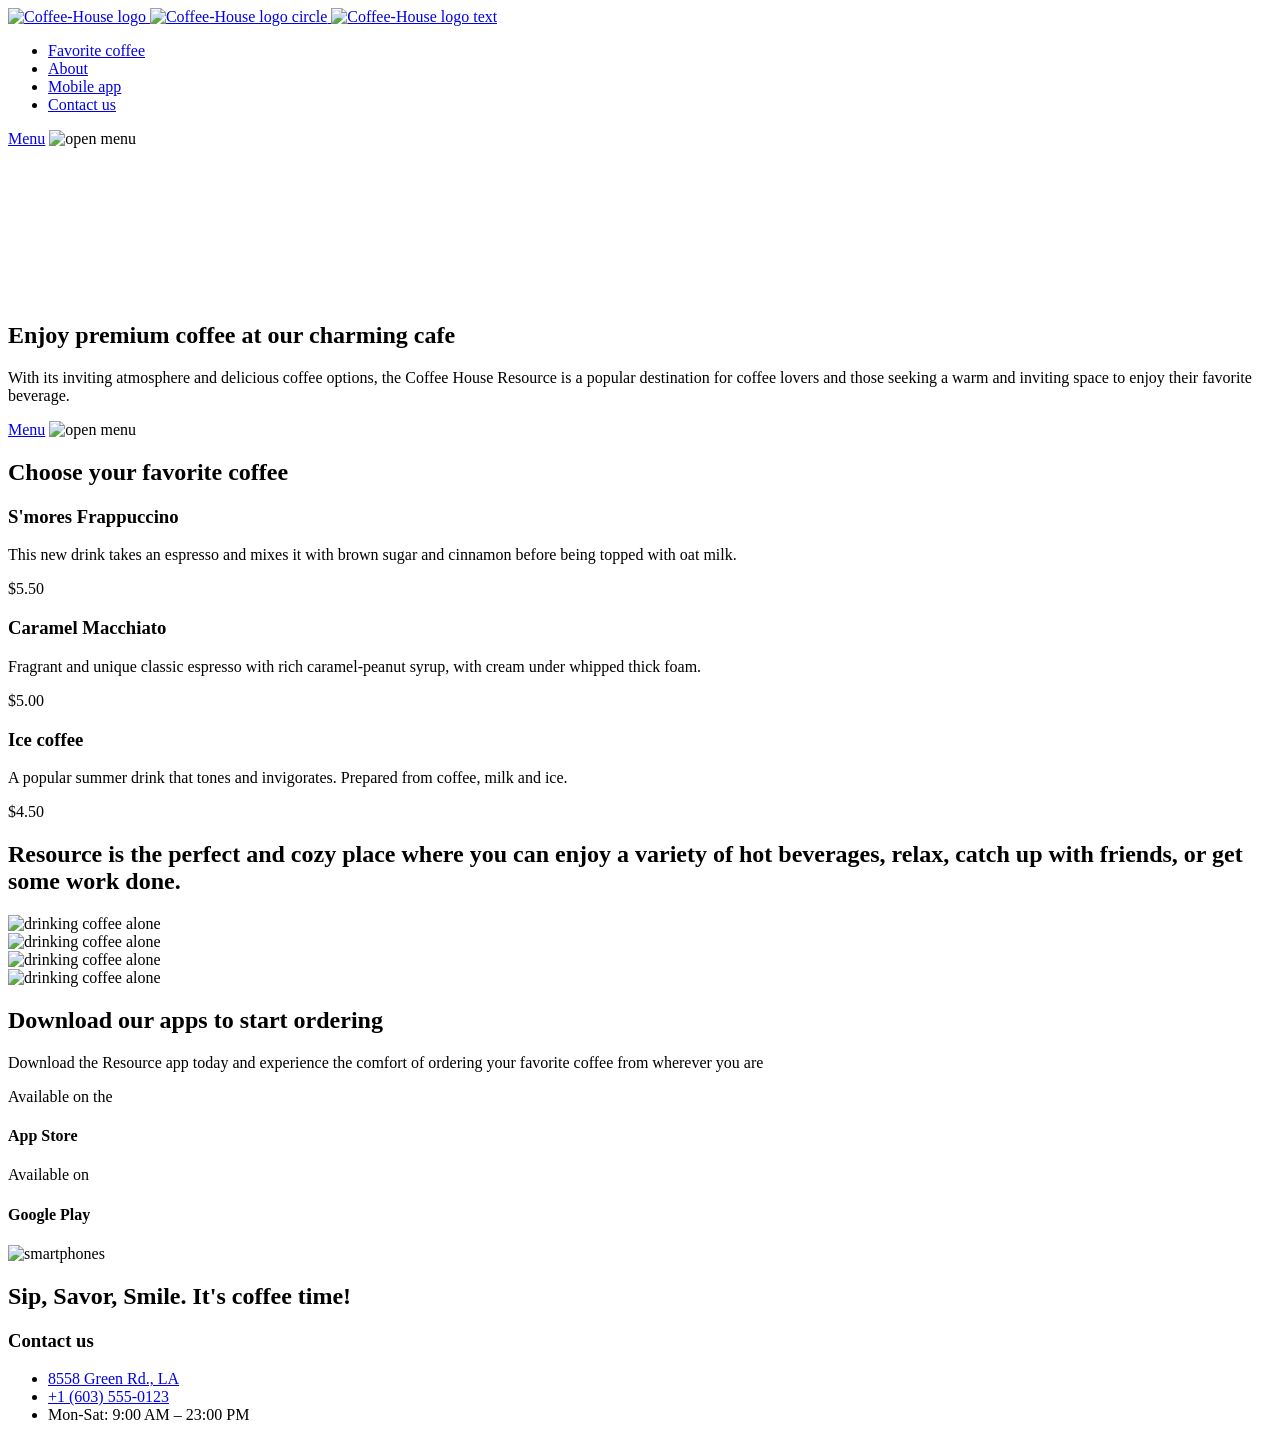
==== index.html @ b97eb278 "refactor: move scripts to scripts folder per style guide" ====
<!DOCTYPE html>
<html lang="en">
  <head>
    <meta charset="UTF-8" />
    <meta name="viewport" content="width=device-width, initial-scale=1.0" />
    <title>Coffee-House</title>
    <link rel="stylesheet" href="./styles/main.css" />
    <link rel="stylesheet" href="./styles/components/header.css" />
    <link rel="stylesheet" href="./styles/components/footer.css" />
    <link
      rel="shortcut icon"
      href="./images/png/favicon.png"
      type="image/x-icon"
    />
  </head>
  <body>
    <header>
      <div class="wrapper">
        <div class="header__wrapper">
          <div class="header__logo">
            <a href="./">
              <img
                src="./images/svg/Logo.svg"
                alt="Coffee-House logo"
                class="header__logo--img"
              />
              <img
                src="./images/svg/Ellipse.svg"
                alt="Coffee-House logo circle"
                class="header__logo--circle"
              />
              <img
                src="./images/svg/CoffeeHouse.svg"
                alt="Coffee-House logo text"
                class="header__logo--text"
              />
            </a>
          </div>
          <nav class="header__nav">
            <ul class="header__nav--list">
              <li class="header__nav--item">
                <a href="#favorites" class="header__nav--link"
                  >Favorite coffee</a
                >
              </li>
              <li class="header__nav--item">
                <a href="#about" class="header__nav--link">About</a>
              </li>
              <li class="header__nav--item">
                <a href="#mobile" class="header__nav--link">Mobile app</a>
              </li>
              <li class="header__nav--item">
                <a href="#contacts" class="header__nav--link">Contact us</a>
              </li>
            </ul>
            <div class="header__menu">
              <div class="header-menu__wrapper">
                <a href="./menu.html" class="header-menu__link">Menu</a>
                <img
                  src="./images/svg/coffee-cup.svg"
                  class="header-menu__icon"
                  alt="open menu"
                />
              </div>
            </div>
          </nav>
          <div class="burger-menu">
            <span class="burger-menu__line"></span>
            <span class="burger-menu__line"></span>
          </div>
        </div>
      </div>
    </header>
    <main>
      <section class="enjoy" id="enjoy">
        <div class="wrapper">
          <div class="enjoy__wrapper">
            <video class="enjoy-video" autoplay muted loop preload="auto">
              <source src="./video/video (2160p).webm" type="video/webm" />
            </video>
            <div class="enjoy__block">
              <h1 class="enjoy__block--heading">
                <span class="span">Enjoy </span> premium coffee at our charming
                cafe
              </h1>
              <p class="enjoy__block--paragraph">
                With its inviting atmosphere and delicious coffee options, the
                Coffee House Resource is a popular destination for coffee lovers
                and those seeking a warm and inviting space to enjoy their
                favorite beverage.
              </p>
              <div class="enjoy__block--button">
                <a href="./menu.html" class="enjoy__block--link">Menu</a>
                <img
                  src="./images/svg/coffee-cup.svg"
                  class="enjoy-block__icon"
                  alt="open menu"
                />
              </div>
            </div>
          </div>
        </div>
      </section>
      <section class="favorites" id="favorites">
        <div class="wrapper">
          <div class="favorites__wrapper">
            <h2 class="favorites__heading">
              Choose your <span class="span">favorite </span>coffee
            </h2>
            <div class="favorites__slider">
              <div class="favorites__arrow arrow-prev">
                <span class="arrow__span--left"></span>
              </div>
              <div class="favorites__carousel">
                <div class="slider-line">
                  <div class="slider-item slider-item1">
                    <div class="carousel__image carousel__image1"></div>
                    <div class="carousel__description">
                      <h3 class="favorites__description--title">
                        S&#39;mores Frappuccino
                      </h3>
                      <p class="favorites__description--text">
                        This new drink takes an espresso and mixes it with brown
                        sugar and cinnamon before being topped with oat milk.
                      </p>
                      <p class="favorites__description--price">&#36;5.50</p>
                    </div>
                  </div>
                  <div class="slider-item slider-item2">
                    <div class="carousel__image carousel__image2"></div>
                    <div class="carousel__description">
                      <h3 class="favorites__description--title">
                        Caramel Macchiato
                      </h3>
                      <p class="favorites__description--text">
                        Fragrant and unique classic espresso with rich
                        caramel-peanut syrup, with cream under whipped thick
                        foam.
                      </p>
                      <p class="favorites__description--price">&#36;5.00</p>
                    </div>
                  </div>
                  <div class="slider-item slider-item3">
                    <div class="carousel__image carousel__image3"></div>
                    <div class="carousel__description">
                      <h3 class="favorites__description--title">Ice coffee</h3>
                      <p class="favorites__description--text">
                        A popular summer drink that tones and invigorates.
                        Prepared from coffee, milk and ice.
                      </p>
                      <p class="favorites__description--price">&#36;4.50</p>
                    </div>
                  </div>
                </div>
                <div class="favorites__descriptions--controles">
                  <span class="controls__span"
                    ><span class="controls__span-double"></span
                  ></span>
                  <span class="controls__span"
                    ><span class="controls__span-double"></span
                  ></span>
                  <span class="controls__span"
                    ><span class="controls__span-double"></span
                  ></span>
                </div>
              </div>
              <div class="favorites__arrow arrow-next">
                <span class="arrow__span--right"></span>
              </div>
            </div>
          </div>
        </div>
      </section>
      <section class="about" id="about">
        <div class="wrapper">
          <div class="about__wrapper">
            <h2 class="about__heading">
              Resource is
              <span class="span">the perfect and cozy place </span>where you can
              enjoy a variety of hot beverages, relax, catch up with friends, or
              get some work done.
            </h2>
            <div class="about__gallery">
              <div class="about__gallery--item about__gallery--item1">
                <img
                  src="./images/jpeg/about-1.jpeg"
                  alt="drinking coffee alone"
                  class="about-gallery__image"
                />
              </div>
              <div class="about__gallery--item about__gallery--item2">
                <img
                  src="./images/jpeg/about-3.jpeg"
                  alt="drinking coffee alone"
                  class="about-gallery__image"
                />
              </div>
              <div class="about__gallery--item about__gallery--item3">
                <img
                  src="./images/jpeg/about-2.jpeg"
                  alt="drinking coffee alone"
                  class="about-gallery__image"
                />
              </div>
              <div class="about__gallery--item about__gallery--item4">
                <img
                  src="./images/jpeg/about-4.jpeg"
                  alt="drinking coffee alone"
                  class="about-gallery__image"
                />
              </div>
            </div>
          </div>
        </div>
      </section>
      <section class="mobile" id="mobile">
        <div class="wrapper">
          <div class="mobile__wrapper">
            <div class="mobile__box--left">
              <h2 class="mobile__box--heading">
                <span class="span">Download </span>our apps to start ordering
              </h2>
              <p class="mobile__box--paragraph">
                Download the Resource app today and experience the comfort of
                ordering your favorite coffee from wherever you are
              </p>
              <div class="mobile__box--buttons">
                <div class="button__mobile">
                  <span class="button__mobile--apple"></span>
                  <div class="button__text--wrapper button__text--wrapper1">
                    <p class="buttons--description">Available on the</p>
                    <h4 class="buttons--title">App Store</h4>
                  </div>
                </div>
                <div class="button__mobile">
                  <span class="button__mobile--android"></span>
                  <div class="button__text--wrapper button__text--wrapper2">
                    <p class="buttons--description">Available on</p>
                    <h4 class="buttons--title">Google Play</h4>
                  </div>
                </div>
              </div>
            </div>
            <div class="mobile__box--right">
              <img
                src="./images/png/mobile-screens.png"
                alt="smartphones"
                class="mobile-box__image"
              />
            </div>
          </div>
        </div>
      </section>
    </main>
    <footer id="contacts">
      <div class="wrapper">
        <div class="footer__wrapper">
          <div class="footer__wrapper--left">
            <h2 class="footer__heading">
              Sip, Savor, Smile.<span class="span"> It&#39;s coffee time!</span>
            </h2>
            <div class="footer__links">
              <a
                href="https://twitter.com/x"
                class="footer__links--items footer__links--item1"
                target="_blank"
              ></a>
              <a
                href="https://www.instagram.com/"
                class="footer__links--items footer__links--item2"
                target="_blank"
              ></a>
              <a
                href="https://www.facebook.com/"
                class="footer__links--items footer__links--item3"
                target="_blank"
              ></a>
            </div>
          </div>
          <div class="footer__wrapper--right">
            <h3 class="footer__contacts--subheading">Contact us</h3>
            <ul class="footer__contacts--list">
              <li class="footer-contacts__block">
                <a
                  href="https://maps.app.goo.gl/nyrMf2LgFc1mcsVa6"
                  class="footer__contacts--lines footer__contacts--line1"
                  target="_blank"
                  >8558 Green Rd., LA</a
                >
              </li>
              <li class="footer-contacts__block">
                <a
                  href="tel:+16035550123"
                  class="footer__contacts--lines footer__contacts--line2"
                  >+1 (603) 555-0123</a
                >
              </li>
              <li class="footer-contacts__block">
                <span class="footer__contacts--lines footer__contacts--line3"
                  >Mon-Sat: 9:00 AM – 23:00 PM</span
                >
              </li>
            </ul>
          </div>
        </div>
      </div>
    </footer>
    <script type="module" src="./scripts/carousel.js"></script>
    <script src="./scripts/burger.js"></script>
  </body>
</html>
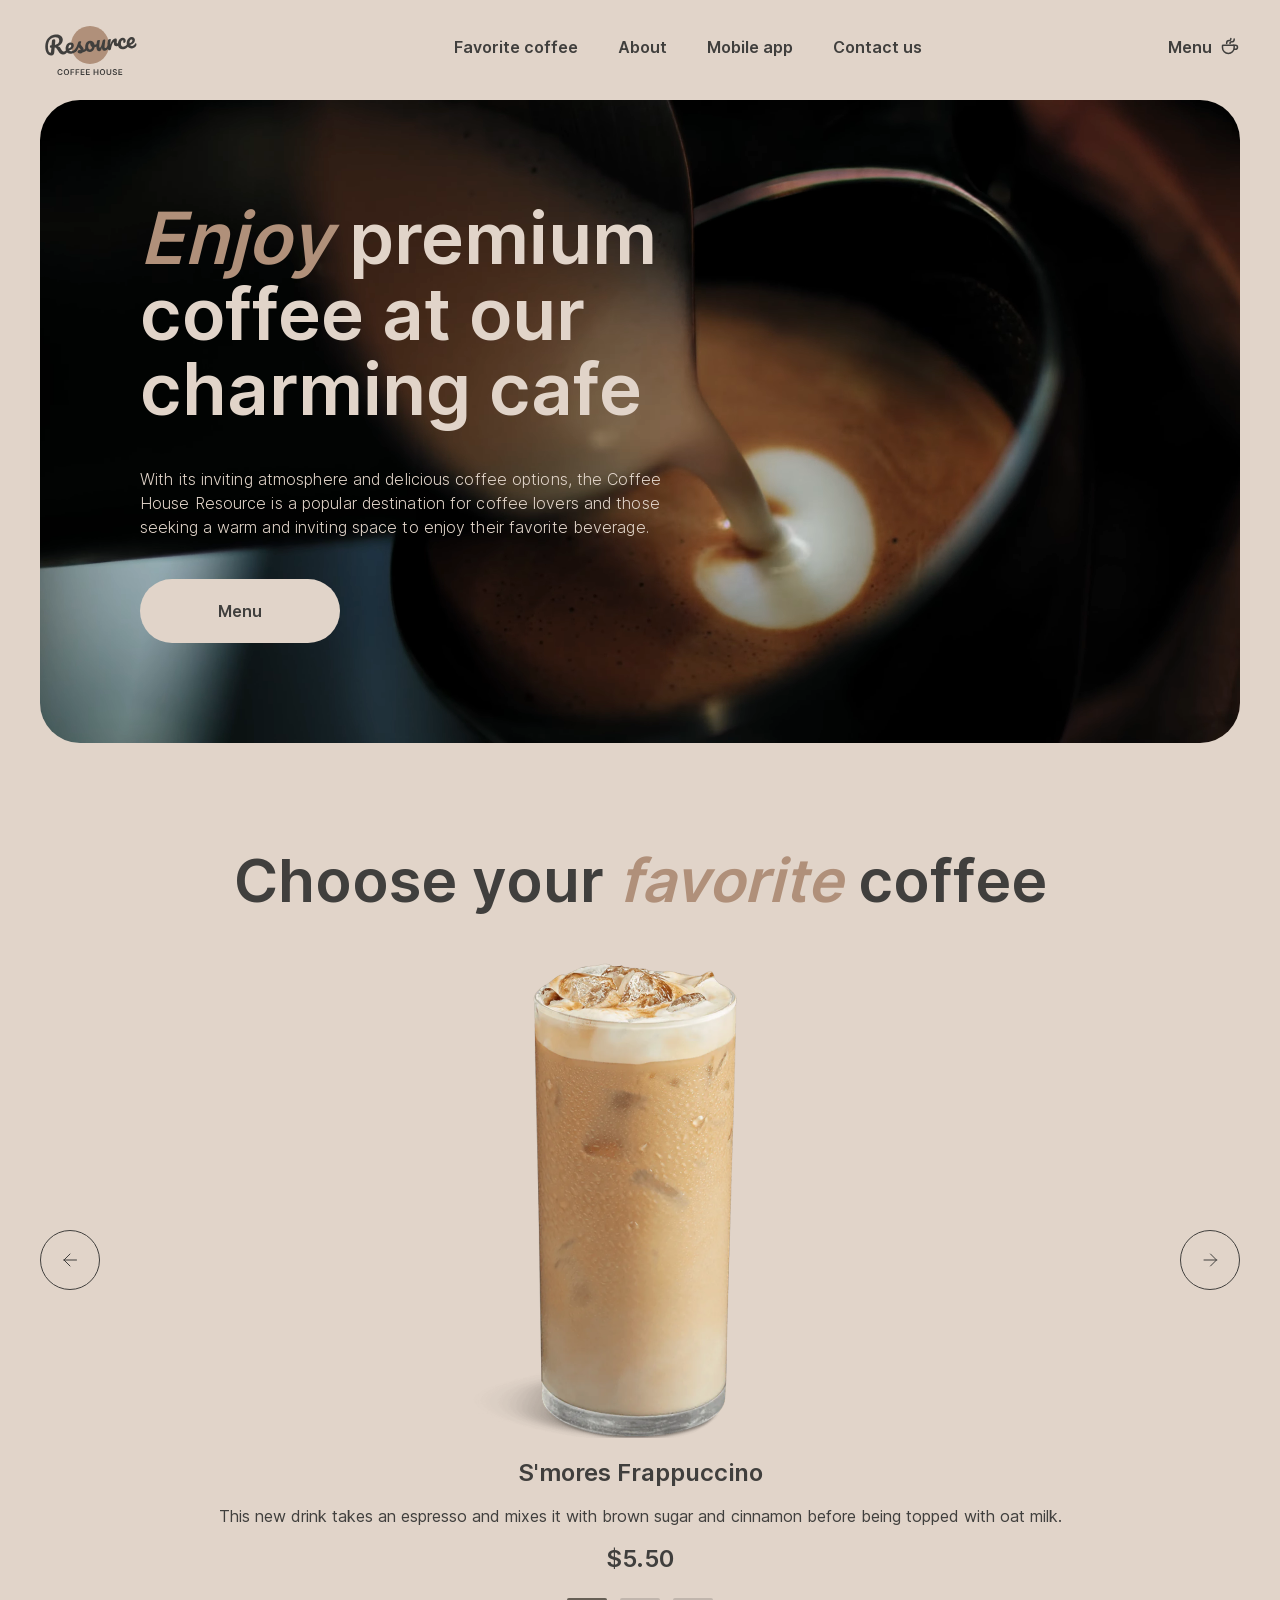
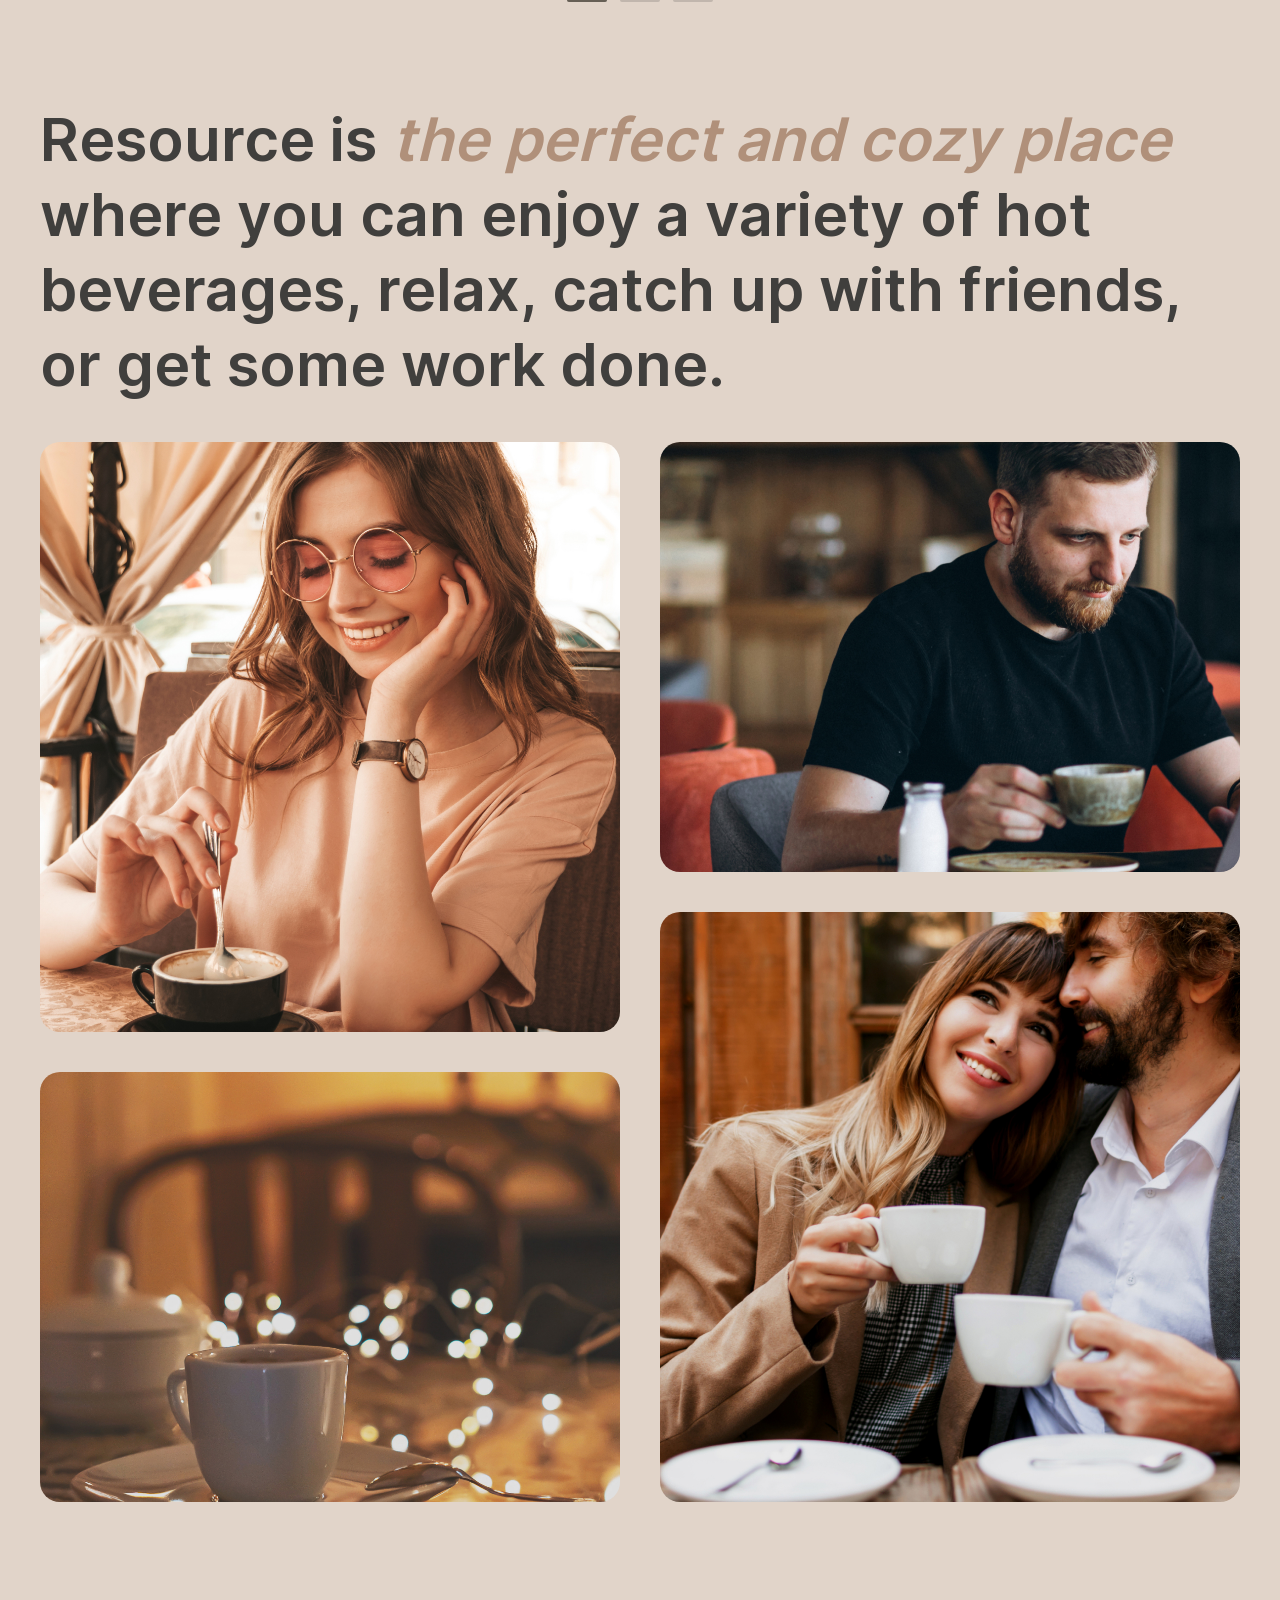
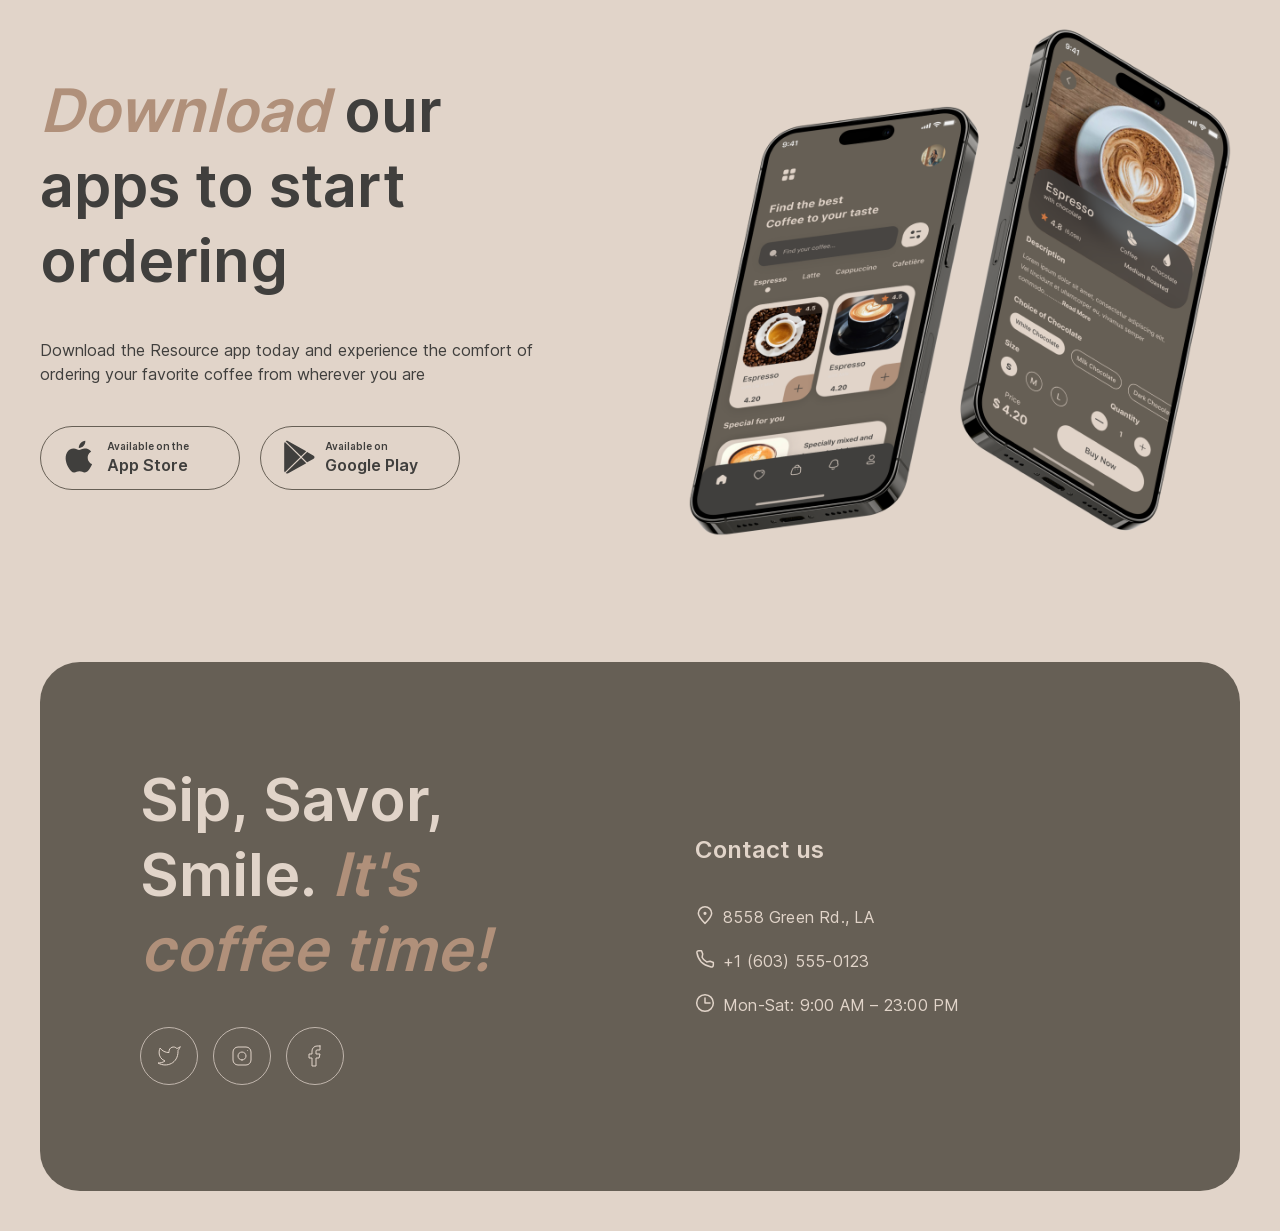
==== commit c243ecfc: "feat: add basic coffee house layout" ====
--- a/index.html
+++ b/index.html
@@ -305,7 +305,7 @@
         </div>
       </div>
     </footer>
-    <script type="module" src="./scripts/carousel.js"></script>
-    <script src="./scripts/burger.js"></script>
+    <script type="module" src="./index.js"></script>
+    <script src="./js/burger.js"></script>
   </body>
 </html>
--- a/styles/main.css
+++ b/styles/main.css
@@ -0,0 +1,588 @@
+@import url(./variables.css);
+@import url(./settings.css);
+@import url(./fonts.css);
+
+/* Enjoy section desktop  START*/
+
+.enjoy__wrapper {
+  padding: var(--main-padding);
+  /* background: url(../images/jpeg/coffee_main.jpeg) center no-repeat; */
+  border-radius: 4rem;
+  background-size: cover;
+  margin-bottom: var(--section-margin);
+  position: relative;
+  overflow: hidden;
+}
+
+.enjoy-video {
+  object-fit: cover;
+  position: absolute;
+  top: 0;
+  left: 0;
+  width: 100%;
+  height: 100%;
+  z-index: -1;
+}
+
+.enjoy__block {
+  max-width: 53rem;
+}
+
+.enjoy__block--paragraph {
+  margin: var(--main-margin) 0px;
+  color: var(--text-color-light);
+  font-weight: 300;
+  letter-spacing: 0.1px;
+}
+
+.enjoy__block--button {
+  background-color: var(--background-color-body);
+  border-radius: 10rem;
+  font-weight: var(--bold-weight);
+  border: none;
+  cursor: pointer;
+  width: 20rem;
+  display: flex;
+  justify-content: center;
+  align-items: center;
+  padding: 2rem 0;
+}
+
+.enjoy-block__icon {
+  display: block;
+  width: 0;
+  margin-bottom: 2px;
+  transform: scaleX(0);
+  transition: all 0.3s ease-in-out;
+}
+
+@media (hover: hover) and (pointer: fine) {
+  .enjoy__block--button:hover .enjoy-block__icon {
+    width: 2rem;
+    margin-left: 0.8rem;
+    transform: scaleX(1);
+  }
+}
+
+@media (hover: none) and (pointer: coarse) {
+  .enjoy__block--button .enjoy-block__icon {
+    width: 2rem;
+    margin-left: 0.8rem;
+    transform: scaleX(1);
+  }
+}
+
+/* Enjoy section desktop END*/ /* Enjoy section laptop START */
+@media screen and (max-width: 1024.98px) {
+  .enjoy__block {
+    max-width: 85%;
+  }
+}
+
+/* Enjoy section laptop END */
+
+/* Enjoy section landscape tablet START */
+
+@media screen and (max-width: 991.98px) {
+  .enjoy__block {
+    max-width: 98%;
+  }
+}
+
+/* Enjoy section landscape tablet END */
+
+/* Enjoy section tablet START */
+
+@media screen and (max-width: 768.98px) {
+  .enjoy__wrapper {
+    padding: var(--main-padding) var(--tablet-padding);
+  }
+}
+
+/* Enjoy section tablet END */
+
+/* Enjoy section mobile version START */
+
+@media (max-width: 575.98px) {
+  .enjoy__wrapper {
+    padding: 6rem 1.5rem;
+  }
+
+  .enjoy__block--paragraph {
+    letter-spacing: normal;
+  }
+}
+
+/* Enjoy section mobile version END */
+
+/* Favorites section desktop START*/
+
+.favorites {
+  margin-bottom: var(--section-margin);
+}
+
+.favorites__heading {
+  text-align: center;
+  margin-bottom: var(--main-margin);
+}
+
+.favorites__arrow {
+  width: 6rem;
+  height: 6rem;
+  flex-shrink: 0;
+  border-radius: 50%;
+  border: 1px solid var(--text-color-dark);
+  display: flex;
+  align-items: center;
+  justify-content: center;
+  cursor: pointer;
+  margin-bottom: 4.5rem;
+  cursor: pointer;
+  transition: all 200ms ease-in-out;
+}
+
+.arrow-prev {
+  margin-right: 4rem;
+}
+
+.arrow-next {
+  margin-left: 4rem;
+}
+
+.arrow__span--left {
+  content: "";
+  width: 2rem;
+  height: 2rem;
+  display: flex;
+  justify-content: center;
+  align-items: center;
+  cursor: pointer;
+  background: url(../images/svg/arrow-left.svg) center no-repeat;
+}
+
+.arrow__span--right {
+  content: "";
+  width: 2rem;
+  height: 2rem;
+  display: flex;
+  justify-content: center;
+  align-items: center;
+  cursor: pointer;
+  background: url(../images/svg/arrow-right.svg) center no-repeat;
+}
+
+.favorites__slider {
+  display: flex;
+  align-items: center;
+  justify-content: space-between;
+}
+
+.favorites__carousel {
+  /* display: flex; */
+  width: 100%;
+  overflow: hidden;
+}
+
+.slider-line {
+  display: flex;
+  width: calc(100vw - 280px);
+  position: relative;
+  left: 0;
+  transition: all 1s ease-in-out;
+}
+
+.carousel__image {
+  width: 100%;
+  height: 48rem;
+  background-size: cover;
+  margin-bottom: var(--small-margin);
+}
+
+.carousel__image1 {
+  background: url(../images/png/coffee-slider-1.png) center no-repeat;
+}
+
+.carousel__image2 {
+  background: url(../images/png/coffee-slider-2.png) center no-repeat;
+}
+
+.carousel__image3 {
+  background: url(../images/png/coffee-slider-3.png) center no-repeat;
+}
+
+.carousel__description {
+  display: flex;
+  gap: var(--gap-small);
+  flex-direction: column;
+  align-items: center;
+  justify-content: space-between;
+}
+
+.favorites__description--text {
+  text-align: center;
+}
+
+.favorites__description--price {
+  font-size: var(--h3-size);
+  font-weight: var(--bold-weight);
+  margin-bottom: 1rem;
+  line-height: var(--h2-line-height);
+}
+
+.controls__span {
+  content: "";
+  display: inline-block;
+  width: 4rem;
+  height: 0.4rem;
+  background-color: var(--border-light);
+  border-radius: 10rem;
+  margin-right: 0.8rem;
+  position: relative;
+  z-index: -1;
+}
+
+.controls__span-double {
+  content: "";
+  display: inline-block;
+  width: 0;
+  height: 0.4rem;
+  border-radius: 10rem;
+  position: absolute;
+  top: 0;
+  left: 0;
+  background-color: var(--border-dark);
+  transition: width 5s ease-out;
+  z-index: 2;
+}
+
+.color-active {
+  width: 4rem;
+}
+
+.none {
+  display: none;
+}
+
+.favorites__descriptions--controles {
+  text-align: center;
+}
+
+/* .controls__span:hover {
+  background-color: var(--border-dark);
+} */
+
+.controls__span:last-child {
+  margin-right: 0;
+}
+
+/* Favorite section desktop layout END*/
+
+/* Favorite section mobile layout START*/
+
+@media (max-width: 700.98px) {
+  .favorites__arrow {
+    display: none;
+  }
+  .favorites__slider {
+    display: flex;
+    flex-direction: column;
+  }
+
+  .carousel__image {
+    height: 44.8rem;
+  }
+
+  .carousel__image1 {
+    background: url(../images/png/coffee-slider-1-348.png) center no-repeat;
+  }
+  .carousel__image2 {
+    background: url(../images/png/coffee-slider-2-348.png) center no-repeat;
+  }
+  .carousel__image3 {
+    background: url(../images/png/coffee-slider-3-348.png) center no-repeat;
+  }
+}
+
+@media (max-width: 425.98px) {
+  .slider-line {
+    width: calc(100vw - 32px);
+  }
+  .carousel__image {
+    height: 34.8rem;
+  }
+}
+
+/* Favorite section mobile layout END*/
+
+/* Favorite section hover effects START*/
+
+@media (hover: hover) and (pointer: fine) {
+  .favorites__arrow:hover {
+    background-color: var(--text-color-dark);
+  }
+
+  .favorites__arrow:hover .arrow__span--left {
+    background: url(../images/svg/arrow-left-light.svg) center no-repeat;
+  }
+
+  .favorites__arrow:hover .arrow__span--right {
+    background: url(../images/svg/arrow-right-light.svg) center no-repeat;
+  }
+}
+
+@media (hover: none) and (pointer: coarse) {
+  .favorites__arrow:active {
+    background-color: var(--text-color-dark);
+  }
+
+  .favorites__arrow:active .arrow__span--left {
+    background: url(../images/svg/arrow-left-light.svg) center no-repeat;
+  }
+
+  .favorites__arrow:active .arrow__span--right {
+    background: url(../images/svg/arrow-right-light.svg) center no-repeat;
+  }
+}
+
+/* Favorite section hover effects END*/
+
+/* About section desktop layout START*/
+
+.about {
+  margin-bottom: var(--section-margin);
+}
+
+.about__heading {
+  margin-bottom: var(--main-margin);
+  margin-top: -0.6rem;
+}
+
+.about__gallery {
+  display: grid;
+  grid-template-columns: repeat(2, 1fr);
+  grid-template-rows: 43rem 12rem 43rem;
+  gap: var(--gap-main);
+}
+
+.about__gallery--item {
+  display: flex;
+  align-items: center;
+  justify-content: center;
+  transition: all 0.3s ease-in-out;
+  overflow: hidden;
+  border-radius: 2rem;
+}
+
+.about-gallery__image {
+  max-width: 72rem;
+  transform: scale(1.02);
+  transition: transform 0.3s ease-out;
+}
+
+.about__gallery--item1 {
+  grid-row: 1/3;
+}
+
+.about__gallery--item4 {
+  grid-row: 2/4;
+}
+
+/* About section desktop layout */
+
+/* About section tablet START */
+
+@media screen and (max-width: 768.98px) {
+  .about__gallery {
+    display: flex;
+    flex-direction: column;
+    gap: var(--gap-main);
+  }
+
+  .about__gallery--item {
+    max-width: 100%;
+    height: 59rem;
+    pointer-events: none;
+    background-size: cover;
+  }
+
+  .about__gallery--item2,
+  .about__gallery--item3 {
+    display: none;
+  }
+}
+
+/* About section tablet END */
+
+/* Mobile section desktop START*/
+
+.mobile {
+  margin-bottom: var(--section-margin);
+}
+
+.mobile__wrapper {
+  display: flex;
+  flex: 1 1;
+  gap: var(--gap-section);
+  justify-content: space-between;
+}
+
+.mobile__box--left {
+  display: flex;
+  flex-direction: column;
+  justify-content: center;
+  max-width: 45%;
+  gap: var(--gap-main);
+}
+
+.mobile__box--right {
+  display: flex;
+  justify-content: center;
+  align-items: center;
+  flex-wrap: wrap;
+  max-width: 63rem;
+}
+
+.mobile-box__image {
+  max-width: 100%;
+}
+
+.buttons--description {
+  font-size: 1rem;
+  font-weight: var(--bold-weight);
+  line-height: 140%;
+}
+
+.mobile__box--buttons {
+  display: flex;
+}
+
+.button__mobile {
+  display: flex;
+  padding: 1.2rem 2rem;
+  border: 1px solid var(--border-dark);
+  border-radius: 10rem;
+  width: 20rem;
+  height: 6.4rem;
+  cursor: pointer;
+  /* transition: all 0.3s ease-in-out; */
+}
+
+.button__mobile--android::before {
+  content: "";
+  display: inline-block;
+  width: 3.6rem;
+  height: 3.6rem;
+  background: url(../images/svg/android.svg);
+}
+
+.button__mobile--apple::before {
+  content: "";
+  display: inline-block;
+  width: 3.6rem;
+  height: 3.6rem;
+  background: url(../images/svg/apple.svg);
+  margin-right: 1rem;
+}
+
+.button__mobile:first-child {
+  margin-right: var(--small-margin);
+}
+
+.button__mobile--android {
+  margin-right: 0.8rem;
+}
+
+.buttons--title {
+  font-weight: var(--bold-weight);
+}
+
+.button__text--wrapper {
+  display: inline-block;
+  vertical-align: top;
+}
+
+/* Mobile section desktop START*/
+
+/* Mobile section hover effects START*/
+
+@media (hover: hover) and (pointer: fine) {
+  .button__mobile:hover {
+    background-color: var(--background-color-container);
+    color: var(--text-color-light);
+  }
+
+  .button__mobile:hover .button__mobile--android::before {
+    background: url(../images/svg/google_light.svg);
+  }
+
+  .button__mobile:hover .button__mobile--apple::before {
+    background: url(../images/svg/apple-light.svg);
+  }
+
+  .about__gallery--item:hover .about-gallery__image {
+    transform: scale(1);
+  }
+}
+
+@media (hover: none) and (pointer: coarse) {
+  .button__mobile:active {
+    background-color: var(--background-color-container);
+    color: var(--text-color-light);
+  }
+
+  .button__mobile:active .button__mobile--android::before {
+    background: url(../images/svg/google_light.svg);
+  }
+
+  .button__mobile:active .button__mobile--apple::before {
+    background: url(../images/svg/apple-light.svg);
+  }
+
+  .about__gallery--item:active .about-gallery__image {
+    transform: scale(1);
+  }
+}
+
+/* Mobile section hover effects END*/
+
+/* Mobile section tablet layout START*/
+@media screen and (max-width: 991.98px) {
+  .mobile__wrapper {
+    flex-direction: column;
+  }
+
+  .mobile__box--right {
+    margin: 0 auto;
+  }
+
+  .mobile__box--left {
+    max-width: 80%;
+  }
+}
+
+@media screen and (max-width: 768.98px) {
+  .mobile__box--left {
+    max-width: 100%;
+  }
+}
+
+/* Mobile section tablet layout END*/
+
+/* Mobile section mobile layout START*/
+
+@media screen and (max-width: 425.98px) {
+  .mobile__box--buttons {
+    display: block;
+  }
+
+  .button__mobile:first-child {
+    margin: 0;
+    margin-bottom: 2rem;
+  }
+
+  .mobile__wrapper {
+    gap: var(--gap-main);
+  }
+}
+
+/* Mobile section mobile layout END*/
--- a/styles/components/header.css
+++ b/styles/components/header.css
@@ -0,0 +1,228 @@
+/* Header desktop */
+
+.header__wrapper {
+  display: flex;
+  justify-content: space-between;
+  align-items: center;
+  padding: var(--small-padding) 0;
+  font-weight: var(--bold-weight);
+}
+
+.header__logo {
+  width: 100px;
+  height: 60px;
+  position: relative;
+  text-align: center;
+}
+
+.header__logo--img {
+  margin: 12.56px 3.2px 0 4.25px;
+}
+
+.header__logo--circle {
+  position: absolute;
+  z-index: -1;
+  top: 42%;
+  left: 50%;
+  transform: translate(-50%, -50%);
+  width: 38px;
+  height: 38px;
+}
+
+.header__logo--text {
+  margin-bottom: 4px;
+}
+
+.header__nav {
+  display: flex;
+  width: 65.5%;
+  justify-content: space-between;
+}
+
+.header__nav--list {
+  display: flex;
+  justify-content: space-between;
+  gap: var(--gap-main);
+}
+
+.header__nav--item {
+  display: flex;
+  flex-direction: column;
+  justify-content: center;
+}
+
+.header__nav--link:after {
+  content: "";
+  display: block;
+  height: 2px;
+  width: 100%;
+  background-color: var(--text-color-dark);
+  transform: scale(0);
+  transition: all 0.3s ease-out;
+  margin-top: 4px;
+}
+
+.header-menu__wrapper {
+  display: flex;
+}
+
+.header-menu__icon {
+  margin-left: 8px;
+  margin-bottom: 2px;
+}
+
+.header__menu::after {
+  content: "";
+  display: block;
+  height: 2px;
+  width: 100%;
+  background-color: var(--text-color-dark);
+  transform: scale(0);
+  transition: all 0.3s ease-out;
+  margin-top: 4px;
+}
+
+.burger-menu {
+  display: none;
+}
+
+/* Header hover effects START*/
+
+@media (hover: hover) {
+  .header__logo {
+    cursor: pointer;
+  }
+
+  .header__nav--item:hover .header__nav--link::after {
+    transform: scale(1);
+  }
+
+  .header__menu:hover {
+    cursor: pointer;
+  }
+
+  .header__menu:hover::after {
+    transform: scale(1);
+  }
+}
+
+@media (hover: none) {
+  .header__nav--item:active .header__nav--link::after {
+    transform: scale(1);
+  }
+
+  .header__menu:active::after {
+    transform: scale(1);
+  }
+}
+
+/* Header hover effects END*/
+
+/* Laptop version of header  */
+
+@media screen and (max-width: 991.98px) {
+  .header__nav {
+    width: 78%;
+  }
+}
+
+/* Tablet version of header  */
+
+@media screen and (max-width: 768.98px) {
+  .header__nav {
+    position: fixed;
+    top: 9.8rem;
+    right: 0;
+    width: 100vw;
+    height: 100vh;
+    background-color: var(--background-color-body);
+    z-index: 5;
+    padding-top: 6rem;
+    transform: translateX(100%);
+    transition: all 0.8s ease-in-out;
+    display: flex;
+    flex-direction: column;
+    justify-content: flex-start;
+    align-items: center;
+  }
+
+  .header__nav--active {
+    transform: translateX(0);
+  }
+
+  .header__nav--list {
+    flex-direction: column;
+    align-items: center;
+    gap: var(--gap-burger);
+    margin-bottom: 9.2rem;
+  }
+
+  .header__nav--link,
+  .header-menu__link {
+    font-size: var(--h2-mobile-size);
+    line-height: var(--h2-line-height);
+  }
+
+  .header-menu__icon {
+    width: 4rem;
+    height: 4rem;
+    margin-left: 1.6rem;
+  }
+
+  .burger-menu {
+    display: flex;
+    flex-direction: column;
+    justify-content: center;
+    align-items: center;
+    gap: 8px;
+    width: 4.4rem;
+    height: 4.4rem;
+    border: 1px solid var(--text-color-dark);
+    border-radius: 50%;
+  }
+
+  .burger-menu__line {
+    content: "";
+    display: block;
+    width: 16px;
+    height: 1.5px;
+    background-color: var(--text-color-dark);
+    /* top: calc(50% - 1px); */
+    transition: all 0.3s ease-out;
+  }
+
+  .hidden {
+    overflow: hidden;
+  }
+
+  .burger-menu__line:first-of-type.active {
+    rotate: 45deg;
+    align-self: center;
+    margin-bottom: -0.95rem;
+  }
+
+  .burger-menu__line:last-of-type.active {
+    rotate: 135deg;
+    align-self: center;
+  }
+}
+
+/* .burger__move {
+    position: fixed;
+    top: 3.6rem;
+    right: 2.5rem;
+  }
+
+  .burger-menu__line {
+    display: none;
+  }
+
+  
+
+
+}
+
+/* Mobile version of header  */
+
+/* @media (max-width: 425.98px) {
+} */
--- a/styles/components/footer.css
+++ b/styles/components/footer.css
@@ -0,0 +1,202 @@
+/* Footer desktop layout */
+
+.footer__wrapper {
+  padding: var(--main-padding);
+  background-color: var(--background-color-container);
+  border-radius: 4rem;
+  margin-bottom: var(--main-margin);
+  display: flex;
+  gap: var(--gap-section);
+}
+
+.footer__wrapper--left {
+  max-width: 45.5%;
+}
+
+.footer__heading {
+  color: var(--text-color-light);
+  margin-bottom: var(--main-margin);
+  line-height: var(--h2-line-height);
+}
+
+.footer__links--items {
+  display: inline-block;
+  width: 5.8rem;
+  height: 5.8rem;
+  border: 1px solid var(--border-light);
+  border-radius: 50%;
+  margin-right: 1rem;
+  transition: all 400ms ease-in-out;
+}
+
+.footer__links--item1 {
+  background: url(../../images/svg/twitter.svg) center no-repeat;
+}
+
+.footer__links--item2 {
+  background: url(../../images/svg/instagram.svg) center no-repeat;
+}
+
+.footer__links--item3 {
+  background: url(../../images/svg/facebook.svg) center no-repeat;
+}
+
+.footer__wrapper--right {
+  display: flex;
+  flex-direction: column;
+  align-items: start;
+  justify-content: center;
+  color: var(--text-color-light);
+}
+
+.footer-contacts__block:not(:last-child) {
+  margin-bottom: 1.4rem;
+}
+
+.footer__contacts--subheading {
+  margin-bottom: var(--main-margin);
+  color: var(--text-color-light);
+}
+
+.footer__contacts--lines {
+  letter-spacing: 0.2px;
+}
+
+.footer__contacts--lines a {
+  color: var(--text-color-light);
+  letter-spacing: 0.2px;
+}
+
+.footer__contacts--lines::before {
+  content: "";
+  display: inline-block;
+  width: 2rem;
+  height: 2rem;
+  margin-right: 0.8rem;
+}
+
+.footer__contacts--lines {
+  color: var(--text-color-light);
+  display: table;
+}
+
+.footer__contacts--line1::after {
+  content: "";
+  display: block;
+  height: 2px;
+  width: 100%;
+  background-color: var(--text-color-light);
+  transform: scale(0);
+  transition: all 0.3s ease-out;
+  margin-top: 0.4rem;
+}
+
+.footer__contacts--line1::before {
+  background: url(../../images/svg/pin-alt.svg) center no-repeat;
+  vertical-align: top;
+}
+
+.footer__contacts--line2::before {
+  background: url(../../images/svg/phone.svg) center no-repeat;
+  vertical-align: top;
+}
+
+.footer__contacts--line2::after {
+  content: "";
+  display: block;
+  height: 2px;
+  width: 100%;
+  background-color: var(--text-color-light);
+  transform: scale(0);
+  transition: all 0.3s ease-out;
+  margin-top: 0.4rem;
+}
+
+.footer__contacts--line3::before {
+  background: url(../../images/svg/clock.svg) center no-repeat;
+  vertical-align: top;
+  margin-bottom: 0;
+}
+
+/* Laptop version of footer  */
+/* 
+@media screen and (max-width: 1024.98px) {
+} */
+
+/* Footer hover effects START*/
+
+@media (hover: hover) {
+  .footer__links--item1:hover {
+    background: url(../../images/svg/twitter-dark.svg) center no-repeat;
+    background-color: var(--background-color-body);
+  }
+
+  .footer__links--item2:hover {
+    background: url(../../images/svg/instagram-dark.svg) center no-repeat;
+    background-color: var(--background-color-body);
+  }
+
+  .footer__links--item3:hover {
+    background: url(../../images/svg/facebook-dark.svg) center no-repeat;
+    background-color: var(--background-color-body);
+  }
+  .footer__contacts--line1:hover:after {
+    transform: scale(1);
+  }
+  .footer__contacts--line2:hover:after {
+    transform: scale(1);
+  }
+}
+
+@media (hover: none) {
+  .footer__links--item1:active {
+    background: url(../../images/svg/twitter-dark.svg) center no-repeat;
+    background-color: var(--background-color-body);
+  }
+
+  .footer__links--item2:active {
+    background: url(../../images/svg/instagram-dark.svg) center no-repeat;
+    background-color: var(--background-color-body);
+  }
+
+  .footer__links--item3:active {
+    background: url(../../images/svg/facebook-dark.svg) center no-repeat;
+    background-color: var(--background-color-body);
+  }
+  .footer__contacts--line1:active:after {
+    transform: scale(1);
+  }
+  .footer__contacts--line2:active:after {
+    transform: scale(1);
+  }
+}
+
+/* Footer hover effects END*/
+
+/* Tablet version of footer  */
+
+@media screen and (max-width: 768.98px) {
+  .footer__wrapper {
+    display: flex;
+    flex-direction: column;
+    padding: var(--main-padding) var(--tablet-padding);
+    gap: 9.6rem;
+  }
+
+  .footer__wrapper--left {
+    max-width: 100%;
+  }
+
+  .footer__contacts--lines {
+    pointer-events: none;
+  }
+}
+
+/* Mobile version of footer  */
+
+@media (max-width: 425.98px) {
+  .footer__wrapper {
+    padding: 6rem 1.5rem;
+    gap: 3.6rem;
+  }
+}
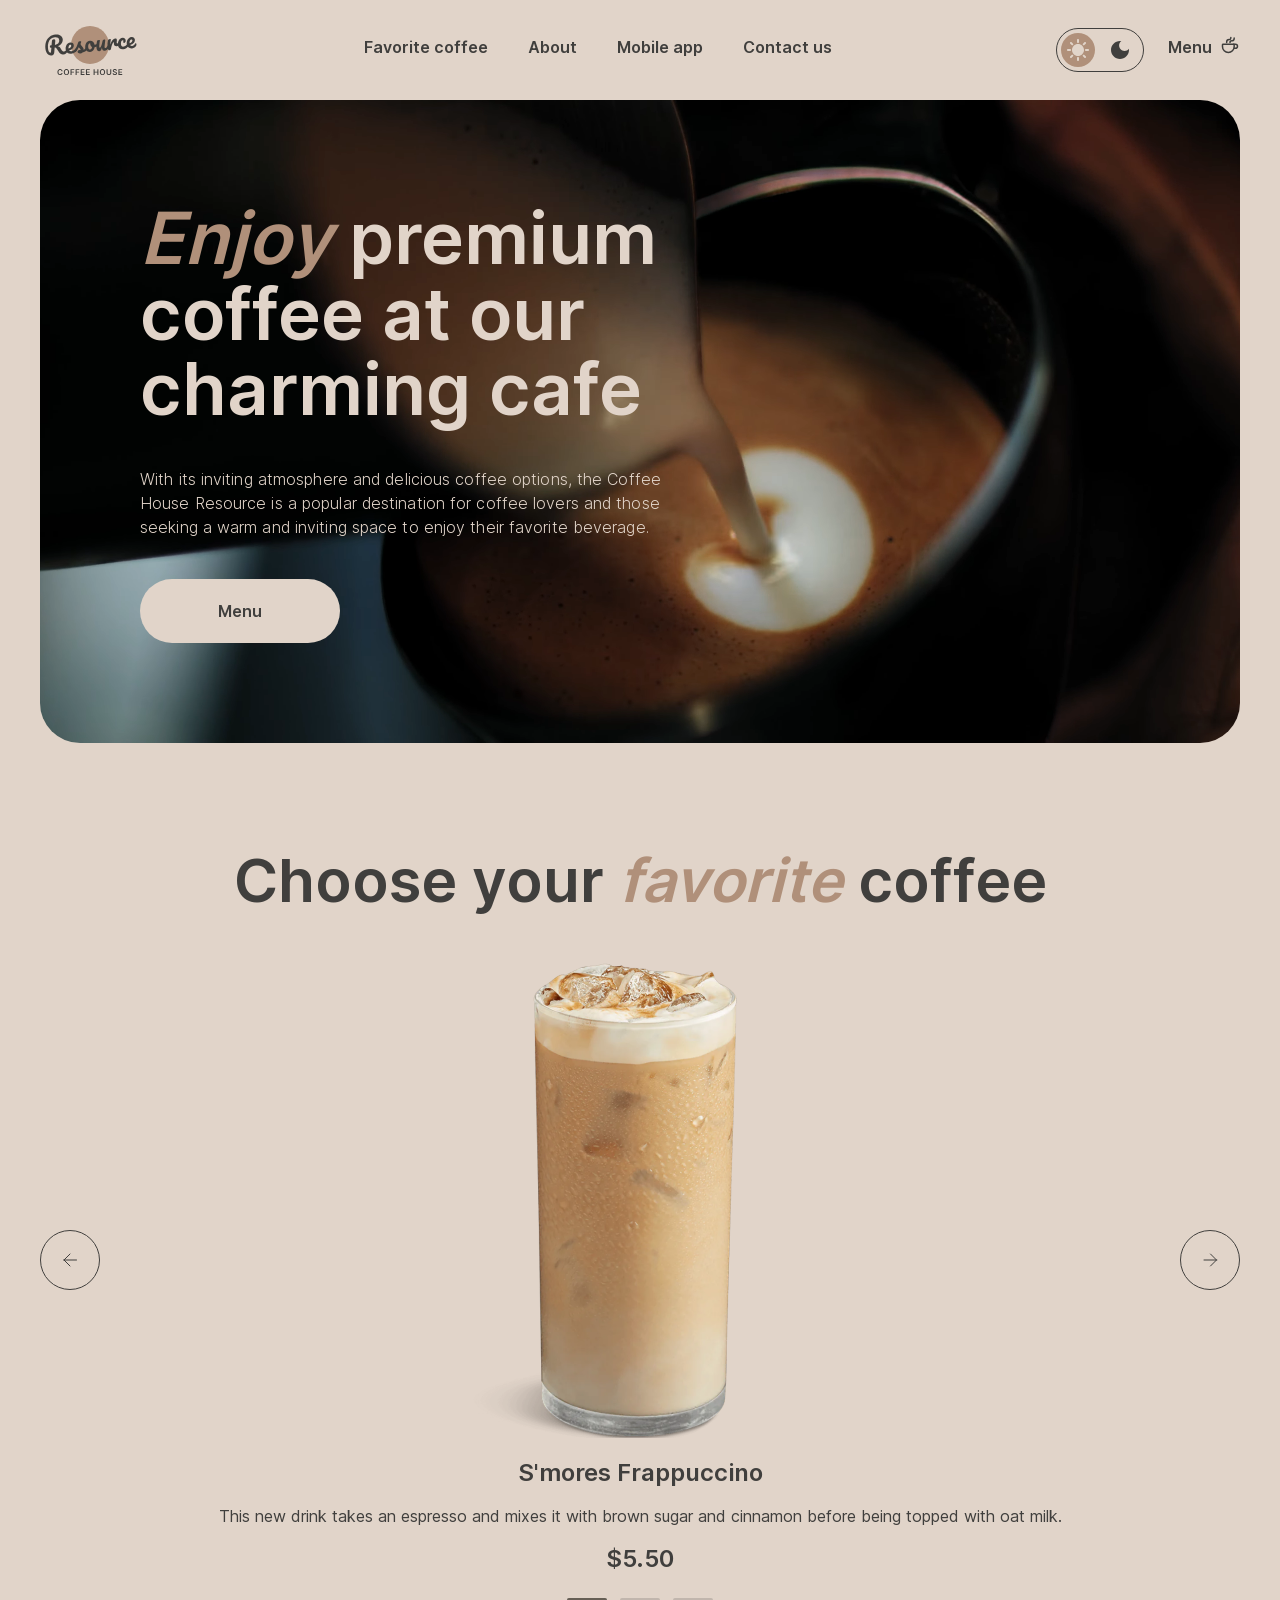
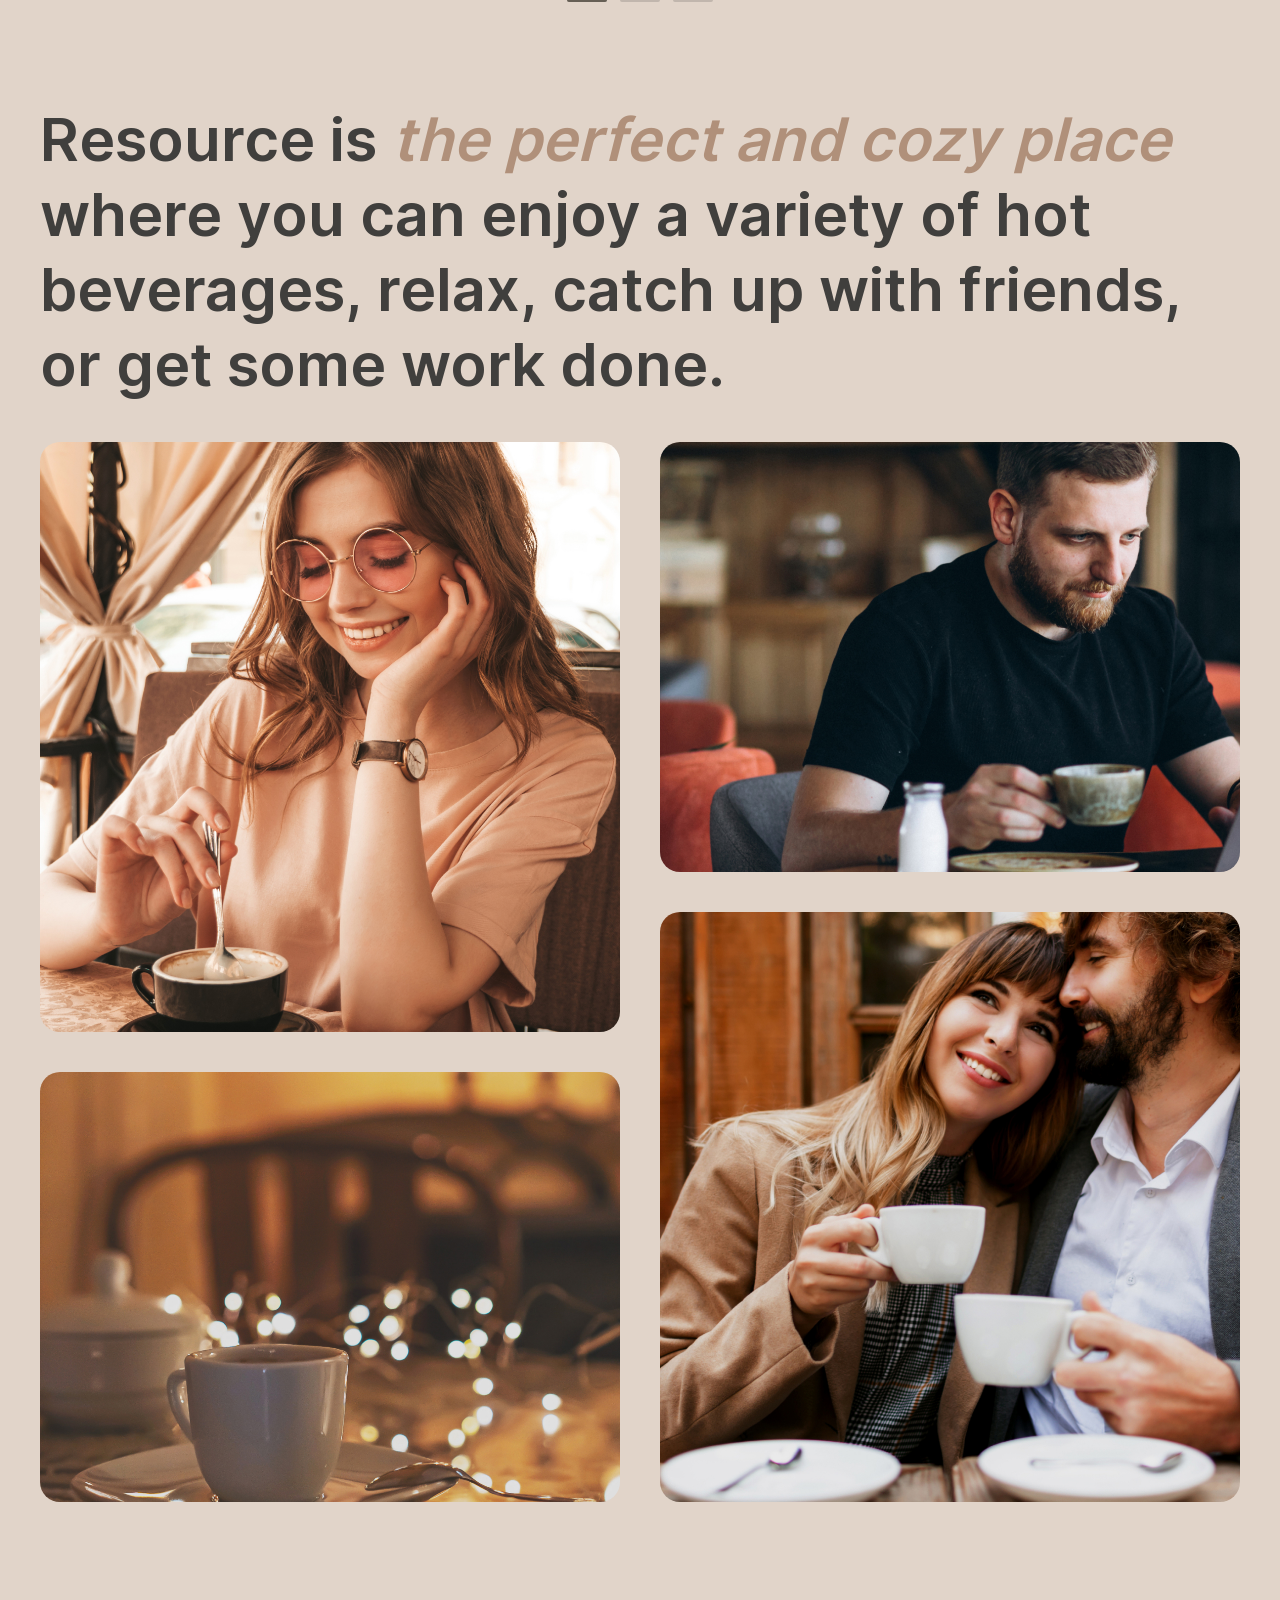
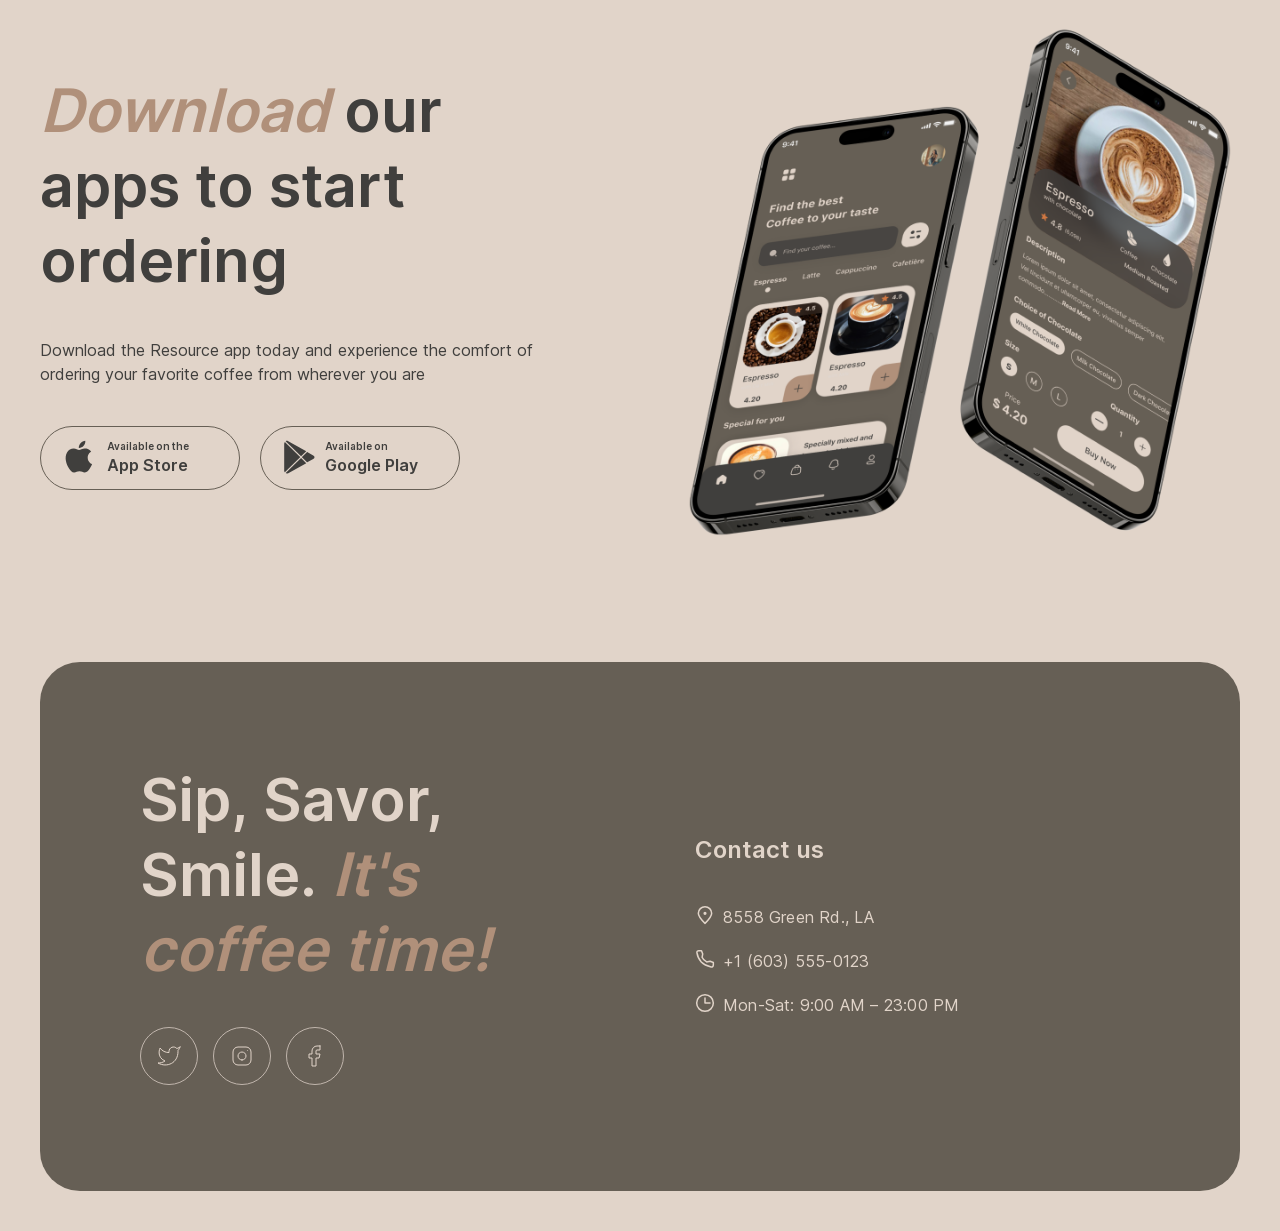
==== commit 13c3eb95: "feat: add theme switcher" ====
--- a/index.html
+++ b/index.html
@@ -4,6 +4,11 @@
     <meta charset="UTF-8" />
     <meta name="viewport" content="width=device-width, initial-scale=1.0" />
     <title>Coffee-House</title>
+    <script>
+      if (localStorage.getItem("theme") === "dark") {
+        document.documentElement.dataset.theme = "dark";
+      }
+    </script>
     <link rel="stylesheet" href="./styles/main.css" />
     <link rel="stylesheet" href="./styles/components/header.css" />
     <link rel="stylesheet" href="./styles/components/footer.css" />
@@ -18,22 +23,14 @@
       <div class="wrapper">
         <div class="header__wrapper">
           <div class="header__logo">
-            <a href="./">
-              <img
-                src="./images/svg/Logo.svg"
-                alt="Coffee-House logo"
-                class="header__logo--img"
-              />
+            <a href="./" aria-label="Coffee House, go to the main page">
+              <span class="header__logo--img"></span>
               <img
                 src="./images/svg/Ellipse.svg"
-                alt="Coffee-House logo circle"
+                alt=""
                 class="header__logo--circle"
               />
-              <img
-                src="./images/svg/CoffeeHouse.svg"
-                alt="Coffee-House logo text"
-                class="header__logo--text"
-              />
+              <span class="header__logo--text"></span>
             </a>
           </div>
           <nav class="header__nav">
@@ -53,20 +50,27 @@
                 <a href="#contacts" class="header__nav--link">Contact us</a>
               </li>
             </ul>
+          </nav>
+          <div class="header__controls">
+            <button
+              class="theme-toggle"
+              type="button"
+              aria-label="Toggle dark theme"
+              aria-pressed="false"
+            >
+              <span class="theme-toggle__option theme-toggle__option--light"></span>
+              <span class="theme-toggle__option theme-toggle__option--dark"></span>
+            </button>
             <div class="header__menu">
               <div class="header-menu__wrapper">
                 <a href="./menu.html" class="header-menu__link">Menu</a>
-                <img
-                  src="./images/svg/coffee-cup.svg"
-                  class="header-menu__icon"
-                  alt="open menu"
-                />
-              </div>
-            </div>
-          </nav>
-          <div class="burger-menu">
-            <span class="burger-menu__line"></span>
-            <span class="burger-menu__line"></span>
+                <span class="header-menu__icon"></span>
+              </div>
+            </div>
+            <div class="burger-menu">
+              <span class="burger-menu__line"></span>
+              <span class="burger-menu__line"></span>
+            </div>
           </div>
         </div>
       </div>
@@ -305,7 +309,8 @@
         </div>
       </div>
     </footer>
-    <script type="module" src="./index.js"></script>
-    <script src="./js/burger.js"></script>
+    <script type="module" src="./scripts/carousel.js"></script>
+    <script src="./scripts/theme.js"></script>
+    <script src="./scripts/burger.js"></script>
   </body>
 </html>
--- a/styles/main.css
+++ b/styles/main.css
@@ -30,13 +30,13 @@
 
 .enjoy__block--paragraph {
   margin: var(--main-margin) 0px;
-  color: var(--text-color-light);
+  color: var(--color-text-inverse);
   font-weight: 300;
   letter-spacing: 0.1px;
 }
 
 .enjoy__block--button {
-  background-color: var(--background-color-body);
+  background-color: var(--color-bg);
   border-radius: 10rem;
   font-weight: var(--bold-weight);
   border: none;
@@ -131,7 +131,7 @@
   height: 6rem;
   flex-shrink: 0;
   border-radius: 50%;
-  border: 1px solid var(--text-color-dark);
+  border: 1px solid var(--color-text);
   display: flex;
   align-items: center;
   justify-content: center;
@@ -157,7 +157,9 @@
   justify-content: center;
   align-items: center;
   cursor: pointer;
-  background: url(../images/svg/arrow-left.svg) center no-repeat;
+  background-color: var(--color-text);
+  mask: url(../images/svg/arrow-left.svg) center no-repeat;
+  transition: background-color 0.3s ease-out;
 }
 
 .arrow__span--right {
@@ -168,7 +170,9 @@
   justify-content: center;
   align-items: center;
   cursor: pointer;
-  background: url(../images/svg/arrow-right.svg) center no-repeat;
+  background-color: var(--color-text);
+  mask: url(../images/svg/arrow-right.svg) center no-repeat;
+  transition: background-color 0.3s ease-out;
 }
 
 .favorites__slider {
@@ -234,7 +238,7 @@
   display: inline-block;
   width: 4rem;
   height: 0.4rem;
-  background-color: var(--border-light);
+  background-color: var(--color-border);
   border-radius: 10rem;
   margin-right: 0.8rem;
   position: relative;
@@ -250,7 +254,7 @@
   position: absolute;
   top: 0;
   left: 0;
-  background-color: var(--border-dark);
+  background-color: var(--color-border-strong);
   transition: width 5s ease-out;
   z-index: 2;
 }
@@ -268,7 +272,7 @@
 }
 
 /* .controls__span:hover {
-  background-color: var(--border-dark);
+  background-color: var(--color-border-strong);
 } */
 
 .controls__span:last-child {
@@ -318,29 +322,23 @@
 
 @media (hover: hover) and (pointer: fine) {
   .favorites__arrow:hover {
-    background-color: var(--text-color-dark);
-  }
-
-  .favorites__arrow:hover .arrow__span--left {
-    background: url(../images/svg/arrow-left-light.svg) center no-repeat;
-  }
-
+    background-color: var(--color-text);
+  }
+
+  .favorites__arrow:hover .arrow__span--left,
   .favorites__arrow:hover .arrow__span--right {
-    background: url(../images/svg/arrow-right-light.svg) center no-repeat;
+    background-color: var(--color-bg);
   }
 }
 
 @media (hover: none) and (pointer: coarse) {
   .favorites__arrow:active {
-    background-color: var(--text-color-dark);
-  }
-
-  .favorites__arrow:active .arrow__span--left {
-    background: url(../images/svg/arrow-left-light.svg) center no-repeat;
-  }
-
+    background-color: var(--color-text);
+  }
+
+  .favorites__arrow:active .arrow__span--left,
   .favorites__arrow:active .arrow__span--right {
-    background: url(../images/svg/arrow-right-light.svg) center no-repeat;
+    background-color: var(--color-bg);
   }
 }
 
@@ -459,7 +457,7 @@
 .button__mobile {
   display: flex;
   padding: 1.2rem 2rem;
-  border: 1px solid var(--border-dark);
+  border: 1px solid var(--color-border-strong);
   border-radius: 10rem;
   width: 20rem;
   height: 6.4rem;
@@ -472,7 +470,9 @@
   display: inline-block;
   width: 3.6rem;
   height: 3.6rem;
-  background: url(../images/svg/android.svg);
+  background-color: var(--color-text);
+  mask: url(../images/svg/android.svg) center / contain no-repeat;
+  transition: background-color 0.3s ease-out;
 }
 
 .button__mobile--apple::before {
@@ -480,7 +480,9 @@
   display: inline-block;
   width: 3.6rem;
   height: 3.6rem;
-  background: url(../images/svg/apple.svg);
+  background-color: var(--color-text);
+  mask: url(../images/svg/apple.svg) center / contain no-repeat;
+  transition: background-color 0.3s ease-out;
   margin-right: 1rem;
 }
 
@@ -507,16 +509,13 @@
 
 @media (hover: hover) and (pointer: fine) {
   .button__mobile:hover {
-    background-color: var(--background-color-container);
-    color: var(--text-color-light);
-  }
-
-  .button__mobile:hover .button__mobile--android::before {
-    background: url(../images/svg/google_light.svg);
-  }
-
+    background-color: var(--color-surface);
+    color: var(--color-text-inverse);
+  }
+
+  .button__mobile:hover .button__mobile--android::before,
   .button__mobile:hover .button__mobile--apple::before {
-    background: url(../images/svg/apple-light.svg);
+    background-color: var(--color-text-inverse);
   }
 
   .about__gallery--item:hover .about-gallery__image {
@@ -526,16 +525,13 @@
 
 @media (hover: none) and (pointer: coarse) {
   .button__mobile:active {
-    background-color: var(--background-color-container);
-    color: var(--text-color-light);
-  }
-
-  .button__mobile:active .button__mobile--android::before {
-    background: url(../images/svg/google_light.svg);
-  }
-
+    background-color: var(--color-surface);
+    color: var(--color-text-inverse);
+  }
+
+  .button__mobile:active .button__mobile--android::before,
   .button__mobile:active .button__mobile--apple::before {
-    background: url(../images/svg/apple-light.svg);
+    background-color: var(--color-text-inverse);
   }
 
   .about__gallery--item:active .about-gallery__image {
--- a/styles/components/header.css
+++ b/styles/components/header.css
@@ -16,7 +16,12 @@
 }
 
 .header__logo--img {
+  display: inline-block;
+  width: 93px;
+  height: 23px;
   margin: 12.56px 3.2px 0 4.25px;
+  background-color: var(--color-text);
+  mask: url(../../images/svg/Logo.svg) center / contain no-repeat;
 }
 
 .header__logo--circle {
@@ -30,13 +35,16 @@
 }
 
 .header__logo--text {
+  display: inline-block;
+  width: 66px;
+  height: 7px;
   margin-bottom: 4px;
+  background-color: var(--color-text);
+  mask: url(../../images/svg/CoffeeHouse.svg) center / contain no-repeat;
 }
 
 .header__nav {
   display: flex;
-  width: 65.5%;
-  justify-content: space-between;
 }
 
 .header__nav--list {
@@ -56,7 +64,7 @@
   display: block;
   height: 2px;
   width: 100%;
-  background-color: var(--text-color-dark);
+  background-color: var(--color-text);
   transform: scale(0);
   transition: all 0.3s ease-out;
   margin-top: 4px;
@@ -67,8 +75,12 @@
 }
 
 .header-menu__icon {
+  width: 20px;
+  height: 20px;
   margin-left: 8px;
   margin-bottom: 2px;
+  background-color: var(--color-text);
+  mask: url(../../images/svg/coffee-cup.svg) center / contain no-repeat;
 }
 
 .header__menu::after {
@@ -76,12 +88,75 @@
   display: block;
   height: 2px;
   width: 100%;
-  background-color: var(--text-color-dark);
+  background-color: var(--color-text);
   transform: scale(0);
   transition: all 0.3s ease-out;
   margin-top: 4px;
 }
 
+.header__controls {
+  display: flex;
+  align-items: center;
+  gap: 2.4rem;
+}
+
+.theme-toggle {
+  display: flex;
+  align-items: center;
+  gap: 0.8rem;
+  width: 8.8rem;
+  height: 4.4rem;
+  padding: 0.4rem;
+  border: 1px solid var(--color-text);
+  border-radius: 10rem;
+  background-color: transparent;
+  cursor: pointer;
+}
+
+.theme-toggle__option {
+  position: relative;
+  width: 3.4rem;
+  height: 3.4rem;
+  border-radius: 50%;
+  transition: background-color 0.3s ease-out;
+}
+
+.theme-toggle__option::before {
+  content: "";
+  position: absolute;
+  inset: 0;
+  margin: auto;
+  width: 2.2rem;
+  height: 2.2rem;
+  background-color: var(--color-text);
+  mask: url(../../images/svg/sun.svg) center / contain no-repeat;
+  transition: background-color 0.3s ease-out;
+}
+
+.theme-toggle__option--dark::before {
+  width: 1.8rem;
+  height: 1.8rem;
+  mask-image: url(../../images/svg/moon.svg);
+}
+
+.theme-toggle__option--light,
+:root[data-theme="dark"] .theme-toggle__option--dark {
+  background-color: var(--color-accent);
+}
+
+.theme-toggle__option--light::before,
+:root[data-theme="dark"] .theme-toggle__option--dark::before {
+  background-color: var(--color-text-inverse);
+}
+
+:root[data-theme="dark"] .theme-toggle__option--light {
+  background-color: transparent;
+}
+
+:root[data-theme="dark"] .theme-toggle__option--light::before {
+  background-color: var(--color-text);
+}
+
 .burger-menu {
   display: none;
 }
@@ -104,6 +179,23 @@
   .header__menu:hover::after {
     transform: scale(1);
   }
+
+  .theme-toggle:hover .theme-toggle__option--dark {
+    background-color: var(--color-border-strong);
+  }
+
+  :root[data-theme="dark"] .theme-toggle:hover .theme-toggle__option--light {
+    background-color: var(--color-border);
+  }
+
+  .theme-toggle:hover .theme-toggle__option--dark::before,
+  :root[data-theme="dark"] .theme-toggle:hover .theme-toggle__option--light::before {
+    background-color: var(--color-text-inverse);
+  }
+
+  :root[data-theme="dark"] .theme-toggle:hover .theme-toggle__option--dark {
+    background-color: var(--color-accent);
+  }
 }
 
 @media (hover: none) {
@@ -121,8 +213,8 @@
 /* Laptop version of header  */
 
 @media screen and (max-width: 991.98px) {
-  .header__nav {
-    width: 78%;
+  .header__nav--list {
+    gap: var(--gap-small);
   }
 }
 
@@ -135,7 +227,7 @@
     right: 0;
     width: 100vw;
     height: 100vh;
-    background-color: var(--background-color-body);
+    background-color: var(--color-bg);
     z-index: 5;
     padding-top: 6rem;
     transform: translateX(100%);
@@ -157,16 +249,23 @@
     margin-bottom: 9.2rem;
   }
 
-  .header__nav--link,
-  .header-menu__link {
+  .header__nav--link {
     font-size: var(--h2-mobile-size);
     line-height: var(--h2-line-height);
   }
 
-  .header-menu__icon {
-    width: 4rem;
-    height: 4rem;
-    margin-left: 1.6rem;
+  .header__menu {
+    display: none;
+  }
+
+  .theme-toggle {
+    width: 10.4rem;
+    height: 5.2rem;
+  }
+
+  .theme-toggle__option {
+    width: 4.2rem;
+    height: 4.2rem;
   }
 
   .burger-menu {
@@ -177,7 +276,7 @@
     gap: 8px;
     width: 4.4rem;
     height: 4.4rem;
-    border: 1px solid var(--text-color-dark);
+    border: 1px solid var(--color-text);
     border-radius: 50%;
   }
 
@@ -186,7 +285,7 @@
     display: block;
     width: 16px;
     height: 1.5px;
-    background-color: var(--text-color-dark);
+    background-color: var(--color-text);
     /* top: calc(50% - 1px); */
     transition: all 0.3s ease-out;
   }
--- a/styles/components/footer.css
+++ b/styles/components/footer.css
@@ -2,7 +2,7 @@
 
 .footer__wrapper {
   padding: var(--main-padding);
-  background-color: var(--background-color-container);
+  background-color: var(--color-surface);
   border-radius: 4rem;
   margin-bottom: var(--main-margin);
   display: flex;
@@ -14,7 +14,7 @@
 }
 
 .footer__heading {
-  color: var(--text-color-light);
+  color: var(--color-text-inverse);
   margin-bottom: var(--main-margin);
   line-height: var(--h2-line-height);
 }
@@ -23,7 +23,7 @@
   display: inline-block;
   width: 5.8rem;
   height: 5.8rem;
-  border: 1px solid var(--border-light);
+  border: 1px solid var(--color-border);
   border-radius: 50%;
   margin-right: 1rem;
   transition: all 400ms ease-in-out;
@@ -46,7 +46,7 @@
   flex-direction: column;
   align-items: start;
   justify-content: center;
-  color: var(--text-color-light);
+  color: var(--color-text-inverse);
 }
 
 .footer-contacts__block:not(:last-child) {
@@ -55,7 +55,7 @@
 
 .footer__contacts--subheading {
   margin-bottom: var(--main-margin);
-  color: var(--text-color-light);
+  color: var(--color-text-inverse);
 }
 
 .footer__contacts--lines {
@@ -63,7 +63,7 @@
 }
 
 .footer__contacts--lines a {
-  color: var(--text-color-light);
+  color: var(--color-text-inverse);
   letter-spacing: 0.2px;
 }
 
@@ -76,7 +76,7 @@
 }
 
 .footer__contacts--lines {
-  color: var(--text-color-light);
+  color: var(--color-text-inverse);
   display: table;
 }
 
@@ -85,7 +85,7 @@
   display: block;
   height: 2px;
   width: 100%;
-  background-color: var(--text-color-light);
+  background-color: var(--color-text-inverse);
   transform: scale(0);
   transition: all 0.3s ease-out;
   margin-top: 0.4rem;
@@ -106,7 +106,7 @@
   display: block;
   height: 2px;
   width: 100%;
-  background-color: var(--text-color-light);
+  background-color: var(--color-text-inverse);
   transform: scale(0);
   transition: all 0.3s ease-out;
   margin-top: 0.4rem;
@@ -128,17 +128,17 @@
 @media (hover: hover) {
   .footer__links--item1:hover {
     background: url(../../images/svg/twitter-dark.svg) center no-repeat;
-    background-color: var(--background-color-body);
+    background-color: var(--color-bg);
   }
 
   .footer__links--item2:hover {
     background: url(../../images/svg/instagram-dark.svg) center no-repeat;
-    background-color: var(--background-color-body);
+    background-color: var(--color-bg);
   }
 
   .footer__links--item3:hover {
     background: url(../../images/svg/facebook-dark.svg) center no-repeat;
-    background-color: var(--background-color-body);
+    background-color: var(--color-bg);
   }
   .footer__contacts--line1:hover:after {
     transform: scale(1);
@@ -151,17 +151,17 @@
 @media (hover: none) {
   .footer__links--item1:active {
     background: url(../../images/svg/twitter-dark.svg) center no-repeat;
-    background-color: var(--background-color-body);
+    background-color: var(--color-bg);
   }
 
   .footer__links--item2:active {
     background: url(../../images/svg/instagram-dark.svg) center no-repeat;
-    background-color: var(--background-color-body);
+    background-color: var(--color-bg);
   }
 
   .footer__links--item3:active {
     background: url(../../images/svg/facebook-dark.svg) center no-repeat;
-    background-color: var(--background-color-body);
+    background-color: var(--color-bg);
   }
   .footer__contacts--line1:active:after {
     transform: scale(1);
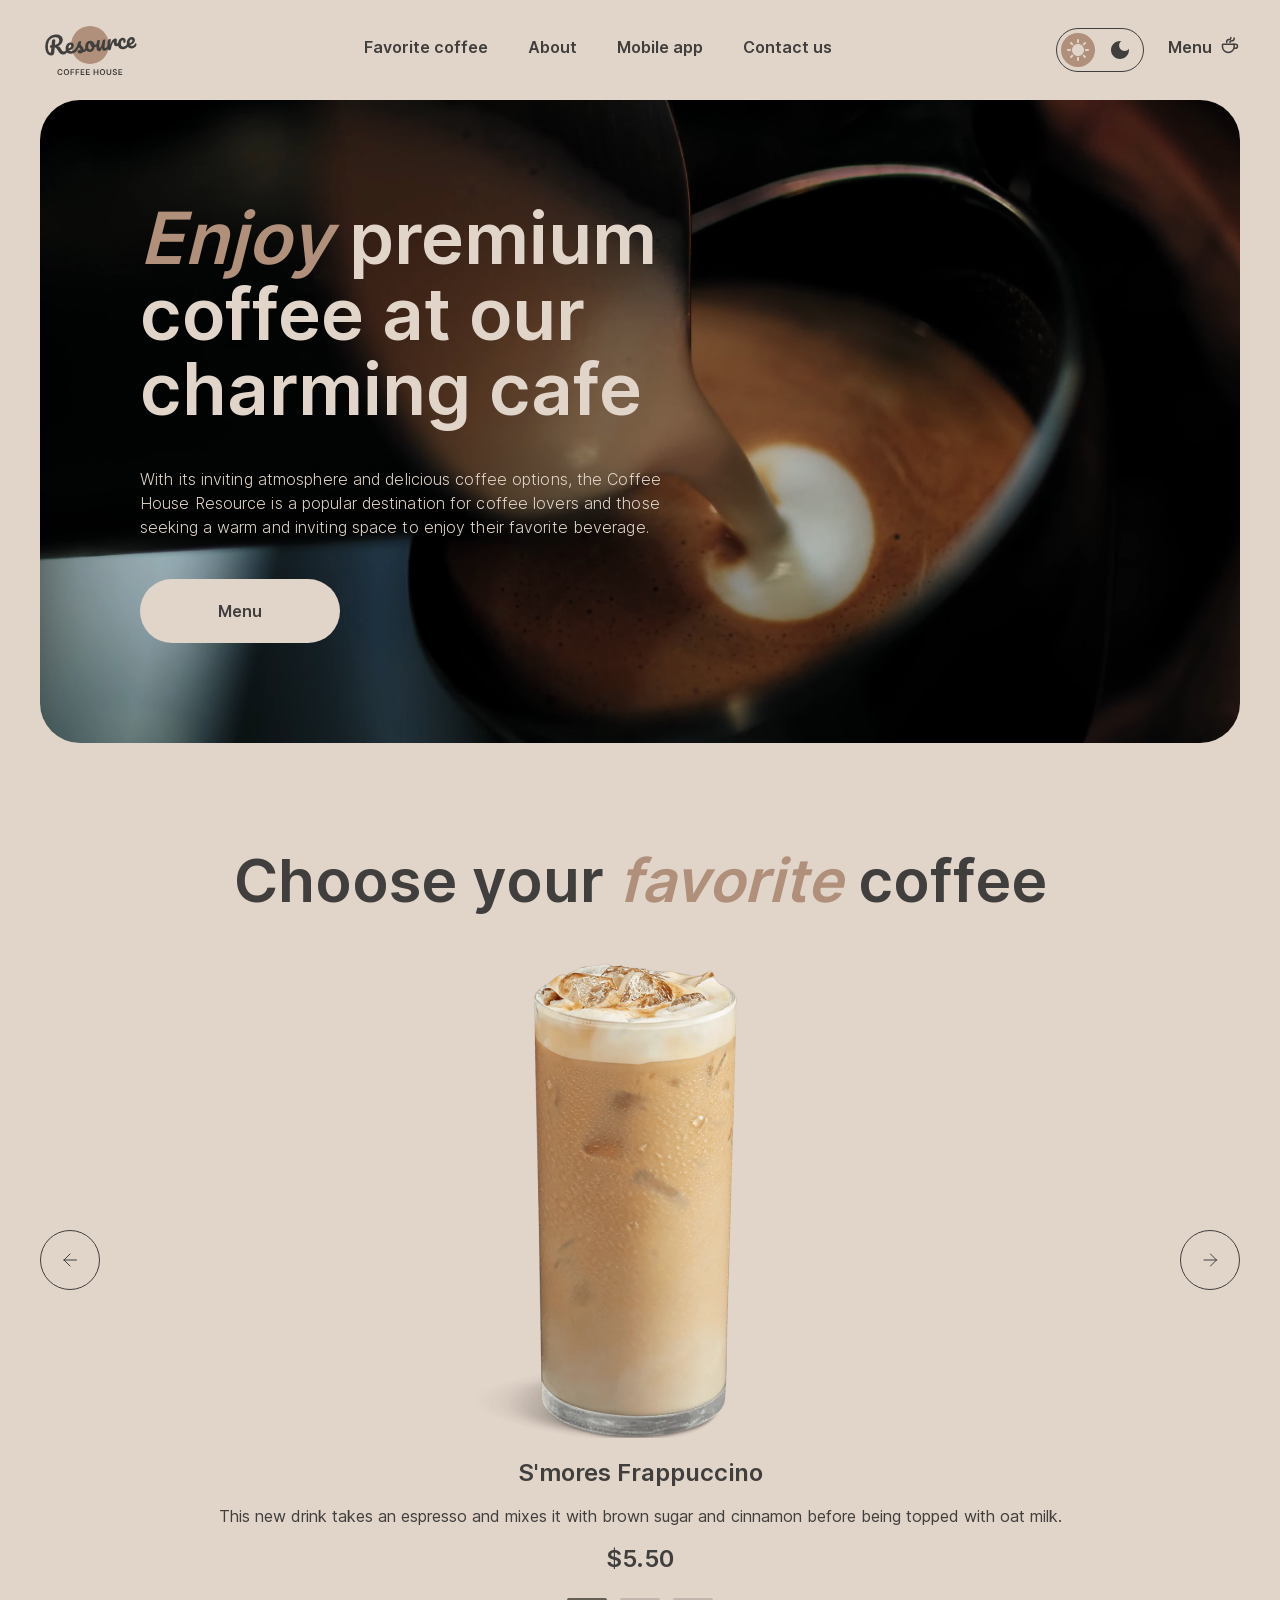
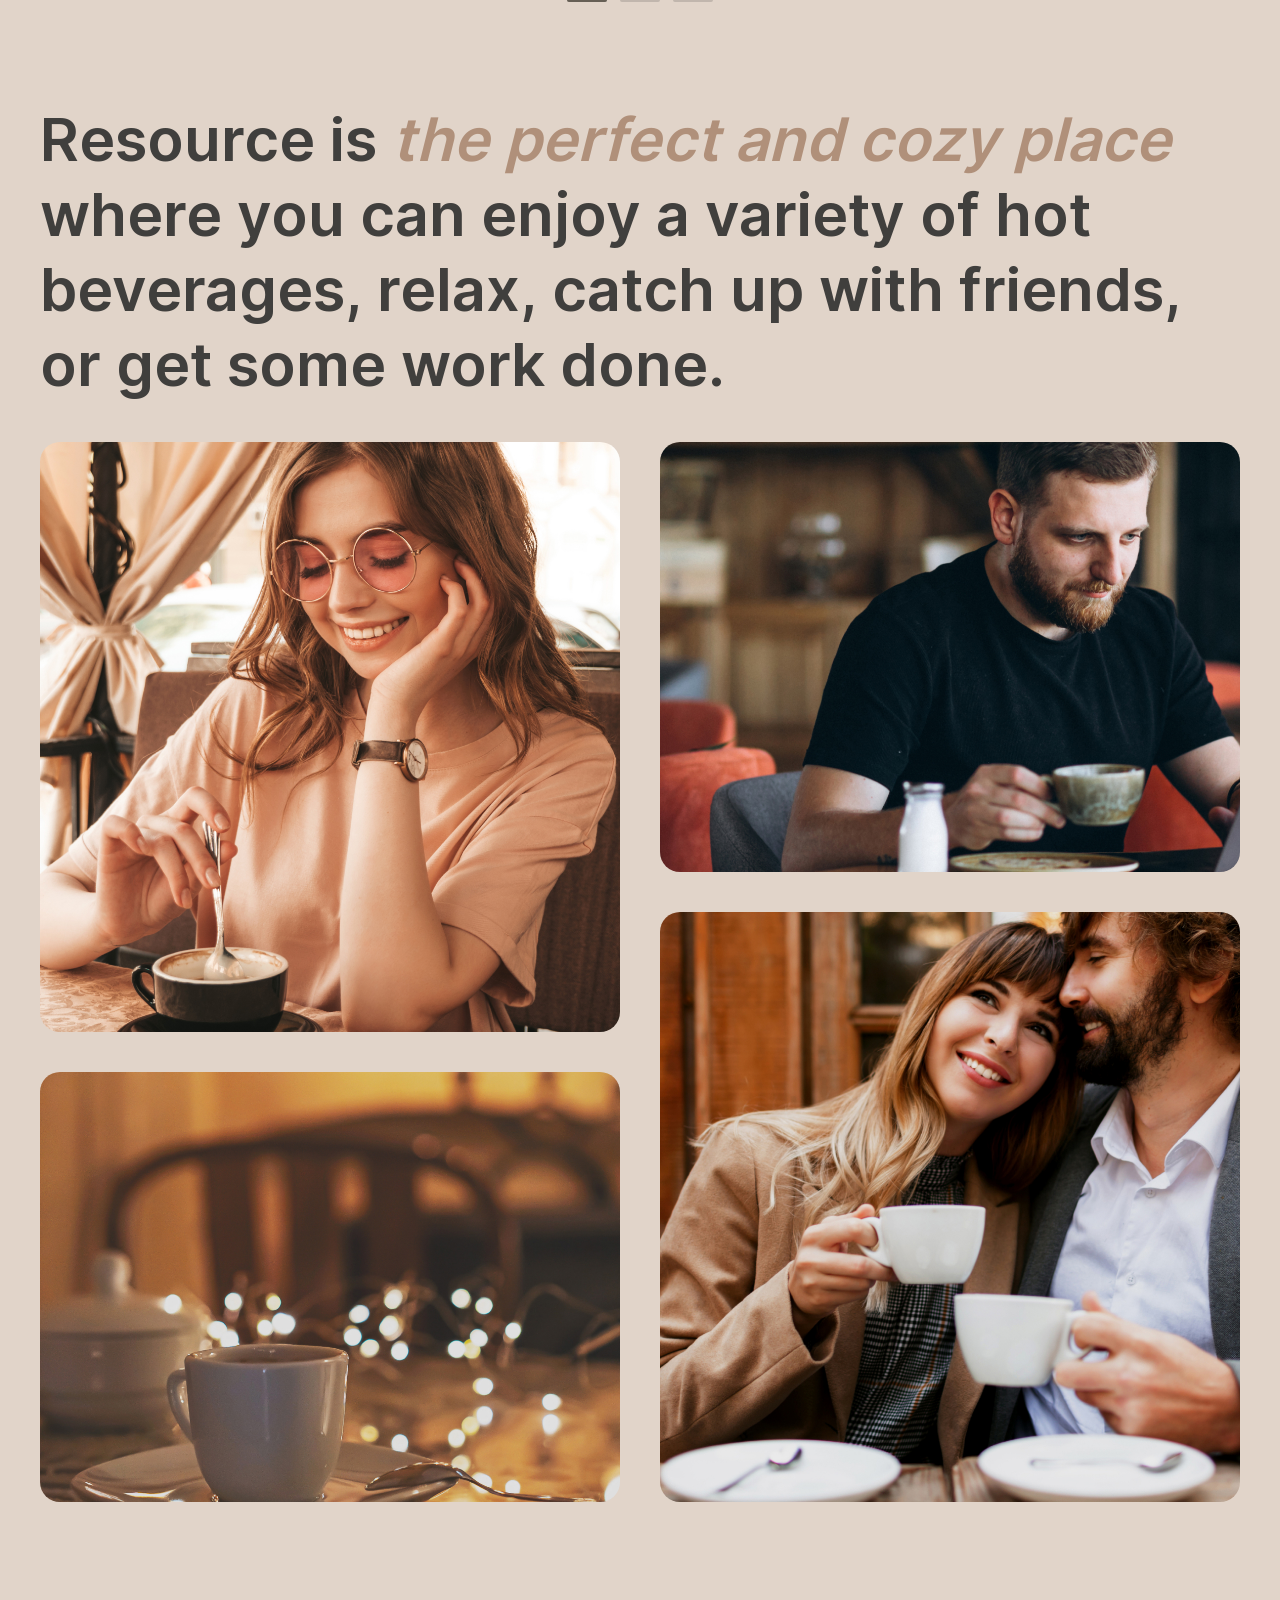
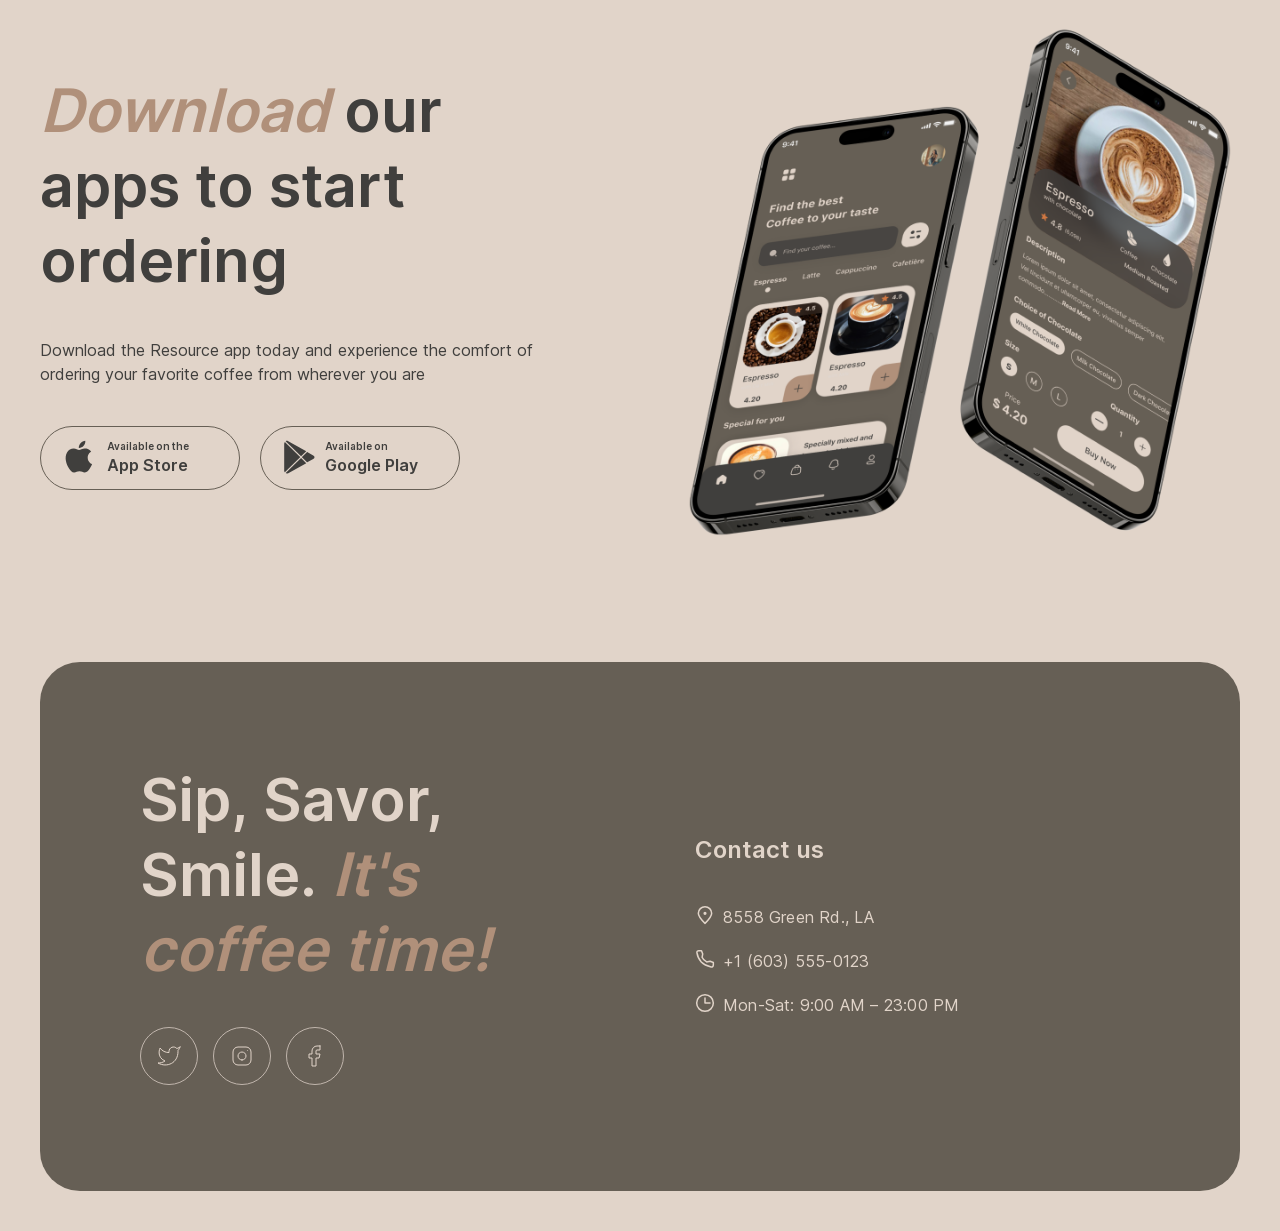
==== commit b509359d: "fix: make slider static until part 2 of task" ====
--- a/index.html
+++ b/index.html
@@ -158,7 +158,7 @@
                 </div>
                 <div class="favorites__descriptions--controles">
                   <span class="controls__span"
-                    ><span class="controls__span-double"></span
+                    ><span class="controls__span-double color-active"></span
                   ></span>
                   <span class="controls__span"
                     ><span class="controls__span-double"></span
@@ -309,7 +309,6 @@
         </div>
       </div>
     </footer>
-    <script type="module" src="./scripts/carousel.js"></script>
     <script src="./scripts/theme.js"></script>
     <script src="./scripts/burger.js"></script>
   </body>
--- a/styles/main.css
+++ b/styles/main.css
@@ -189,10 +189,14 @@
 
 .slider-line {
   display: flex;
-  width: calc(100vw - 280px);
+  width: 100%;
   position: relative;
   left: 0;
   transition: all 1s ease-in-out;
+}
+
+.slider-item {
+  flex: 0 0 100%;
 }
 
 .carousel__image {
@@ -308,9 +312,6 @@
 }
 
 @media (max-width: 425.98px) {
-  .slider-line {
-    width: calc(100vw - 32px);
-  }
   .carousel__image {
     height: 34.8rem;
   }
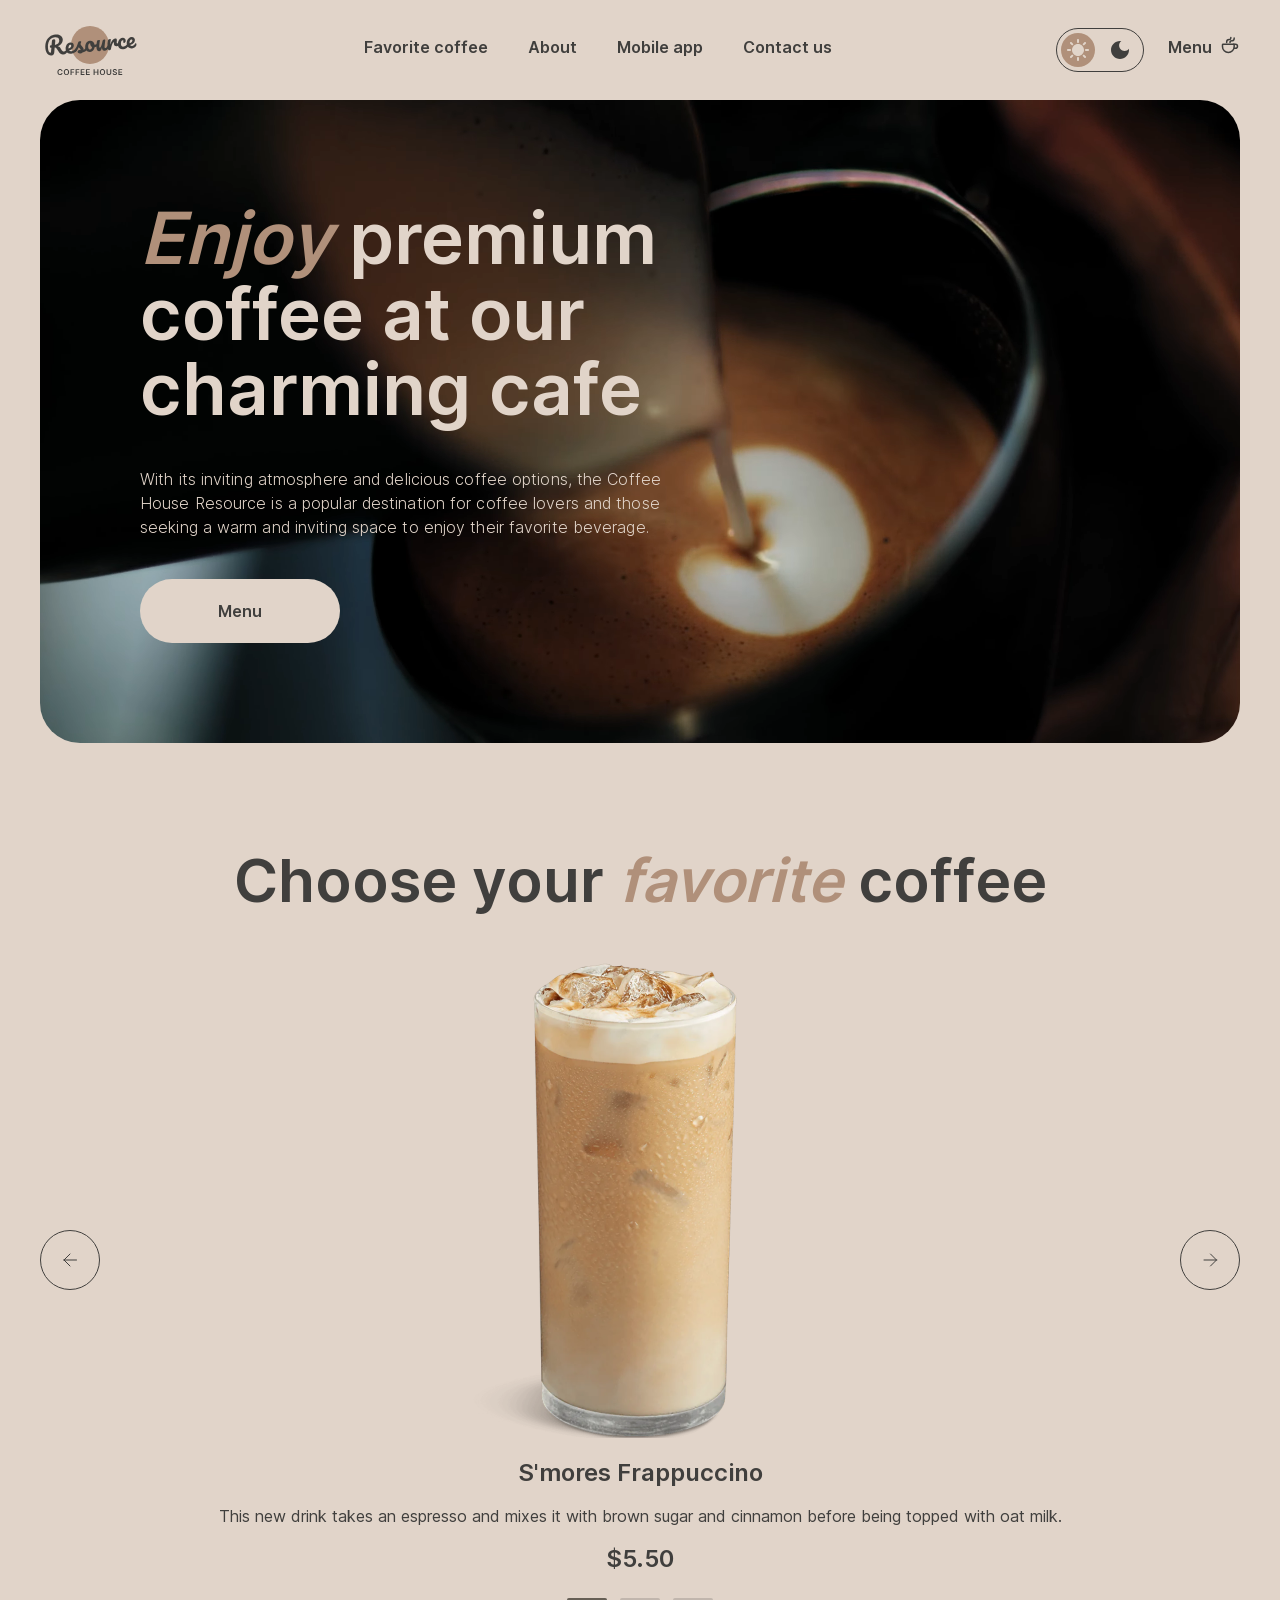
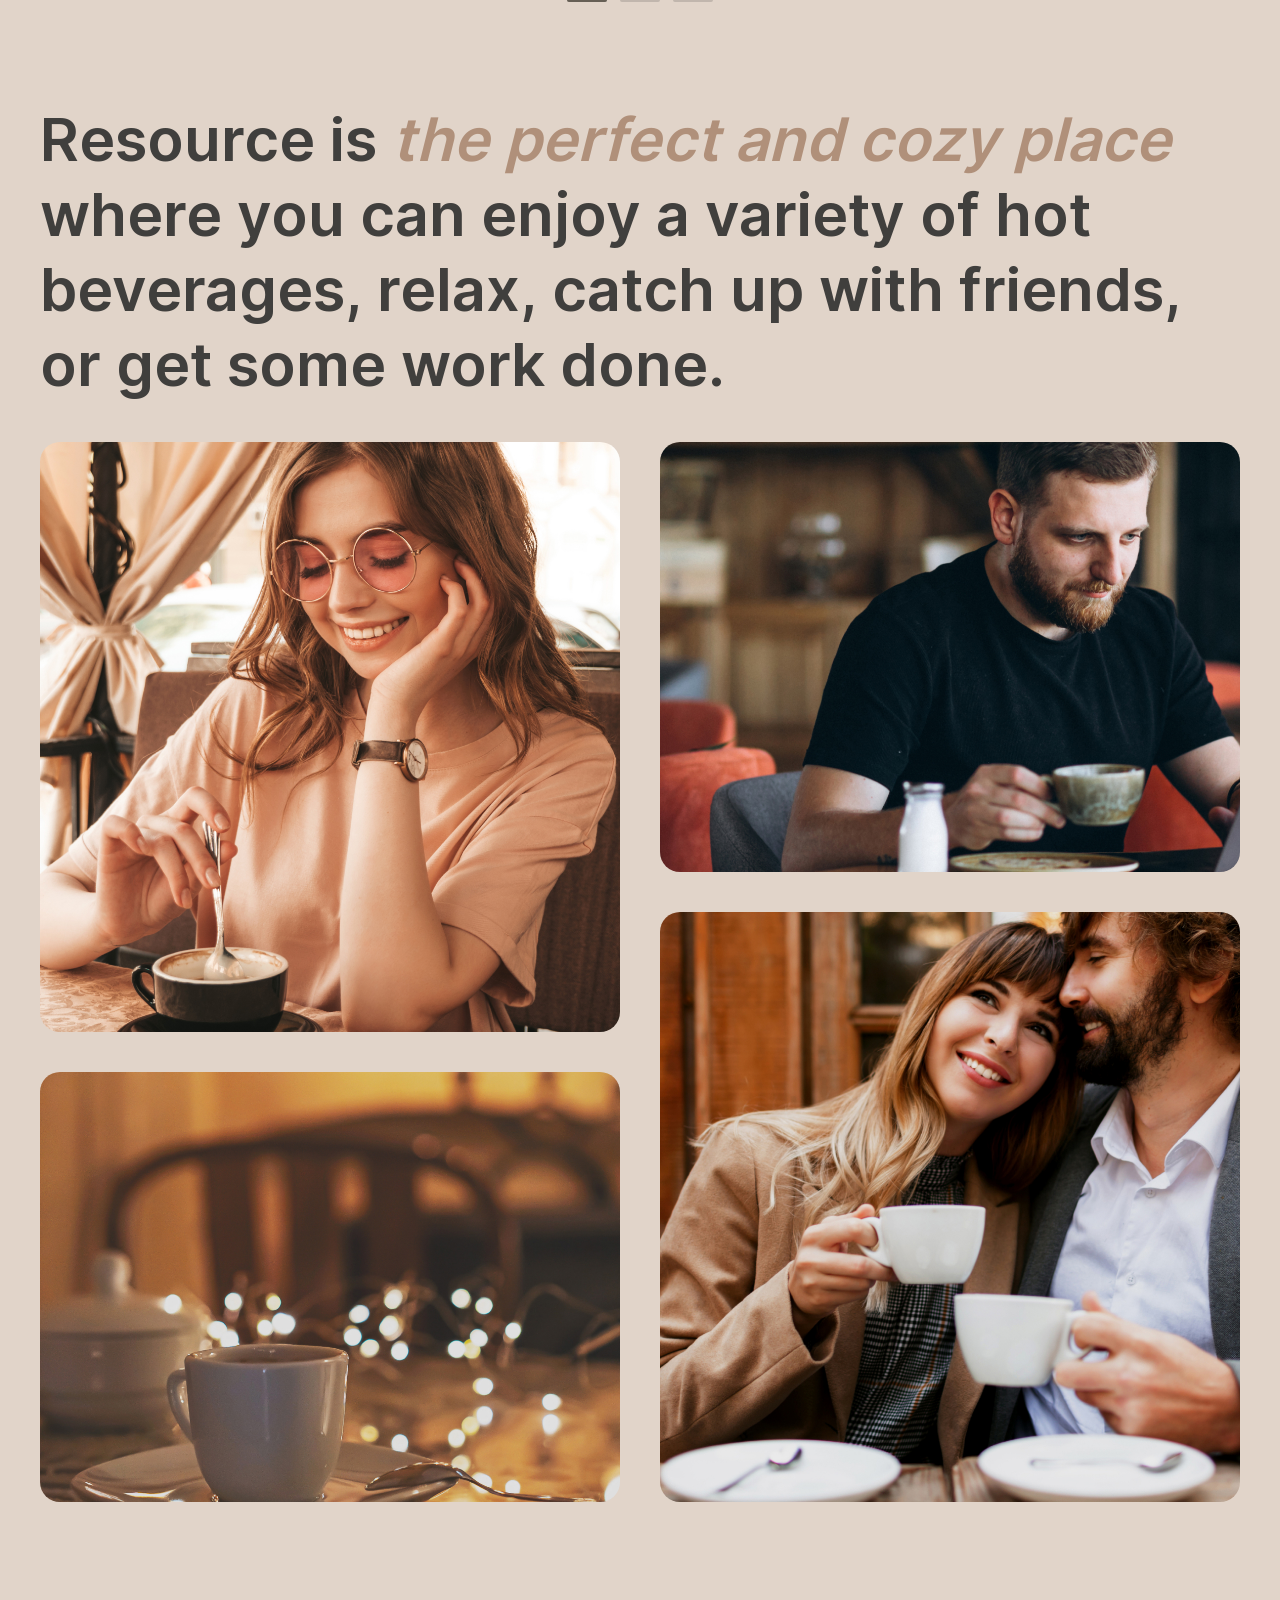
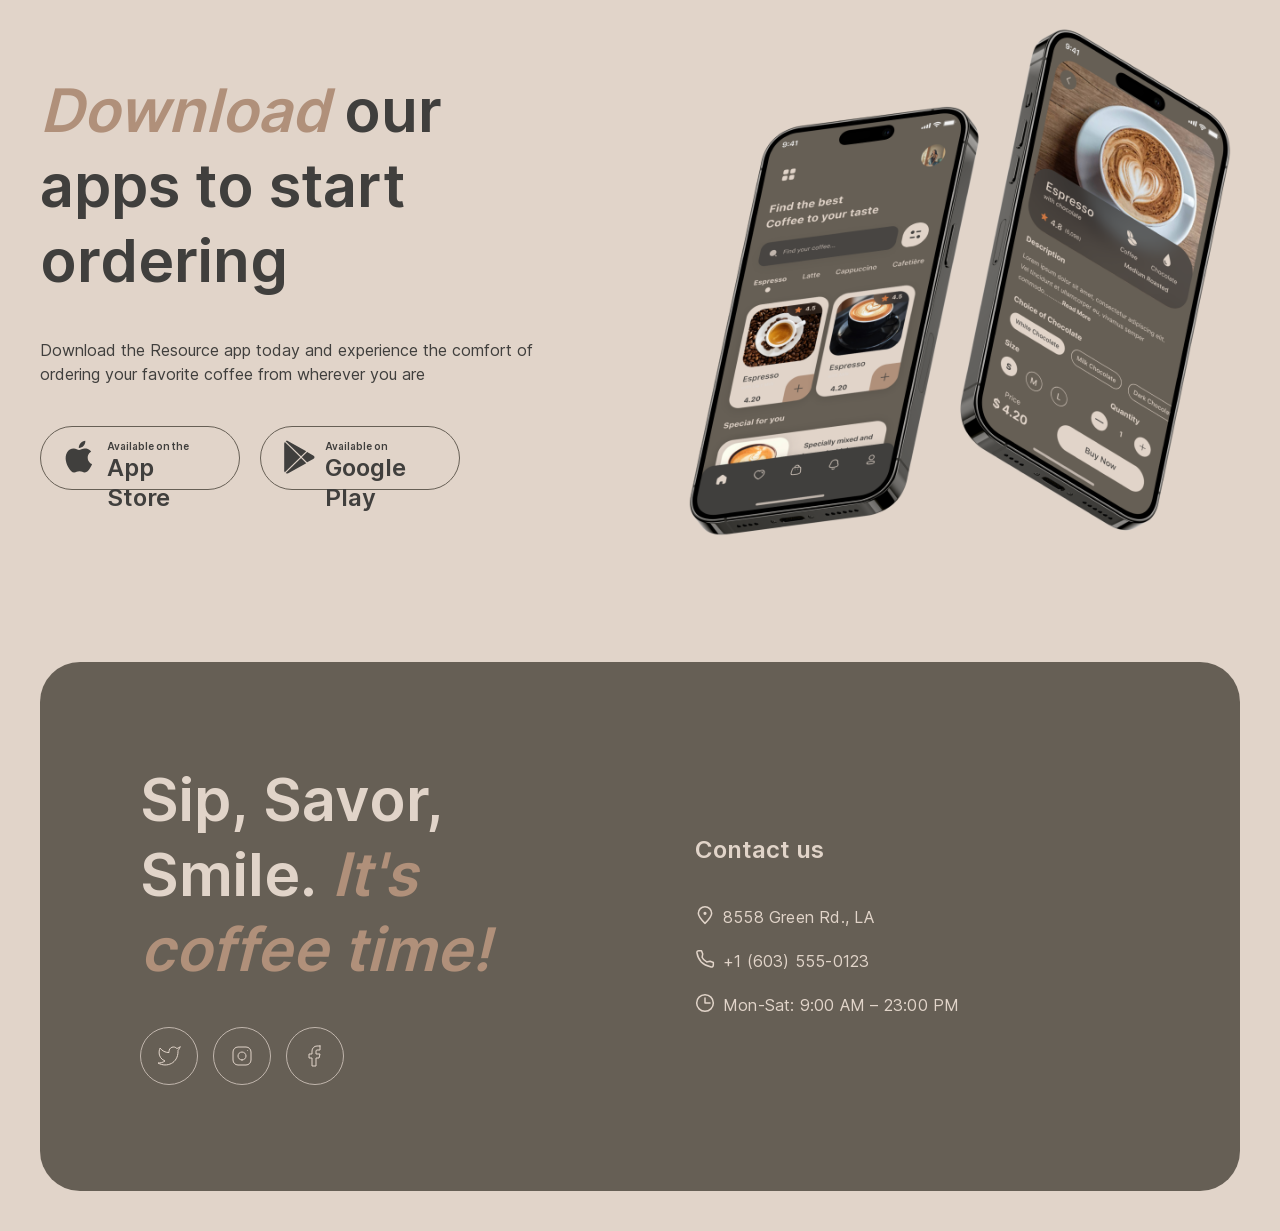
==== commit b18c5b5a: "fix:validation errors and infos  - rename hero video to a valid url path,- drop trailing slashes,- w" ====
--- a/index.html
+++ b/index.html
@@ -1,22 +1,21 @@
 <!DOCTYPE html>
 <html lang="en">
   <head>
-    <meta charset="UTF-8" />
-    <meta name="viewport" content="width=device-width, initial-scale=1.0" />
+    <meta charset="UTF-8">
+    <meta name="viewport" content="width=device-width, initial-scale=1.0">
     <title>Coffee-House</title>
     <script>
       if (localStorage.getItem("theme") === "dark") {
         document.documentElement.dataset.theme = "dark";
       }
     </script>
-    <link rel="stylesheet" href="./styles/main.css" />
-    <link rel="stylesheet" href="./styles/components/header.css" />
-    <link rel="stylesheet" href="./styles/components/footer.css" />
+    <link rel="stylesheet" href="./styles/main.css">
+    <link rel="stylesheet" href="./styles/components/header.css">
+    <link rel="stylesheet" href="./styles/components/footer.css">
     <link
       rel="shortcut icon"
       href="./images/png/favicon.png"
-      type="image/x-icon"
-    />
+      type="image/x-icon">
   </head>
   <body>
     <header>
@@ -28,8 +27,7 @@
               <img
                 src="./images/svg/Ellipse.svg"
                 alt=""
-                class="header__logo--circle"
-              />
+                class="header__logo--circle">
               <span class="header__logo--text"></span>
             </a>
           </div>
@@ -80,7 +78,7 @@
         <div class="wrapper">
           <div class="enjoy__wrapper">
             <video class="enjoy-video" autoplay muted loop preload="auto">
-              <source src="./video/video (2160p).webm" type="video/webm" />
+              <source src="./video/hero.webm" type="video/webm">
             </video>
             <div class="enjoy__block">
               <h1 class="enjoy__block--heading">
@@ -98,8 +96,7 @@
                 <img
                   src="./images/svg/coffee-cup.svg"
                   class="enjoy-block__icon"
-                  alt="open menu"
-                />
+                  alt="open menu">
               </div>
             </div>
           </div>
@@ -189,29 +186,25 @@
                 <img
                   src="./images/jpeg/about-1.jpeg"
                   alt="drinking coffee alone"
-                  class="about-gallery__image"
-                />
+                  class="about-gallery__image">
               </div>
               <div class="about__gallery--item about__gallery--item2">
                 <img
                   src="./images/jpeg/about-3.jpeg"
                   alt="drinking coffee alone"
-                  class="about-gallery__image"
-                />
+                  class="about-gallery__image">
               </div>
               <div class="about__gallery--item about__gallery--item3">
                 <img
                   src="./images/jpeg/about-2.jpeg"
                   alt="drinking coffee alone"
-                  class="about-gallery__image"
-                />
+                  class="about-gallery__image">
               </div>
               <div class="about__gallery--item about__gallery--item4">
                 <img
                   src="./images/jpeg/about-4.jpeg"
                   alt="drinking coffee alone"
-                  class="about-gallery__image"
-                />
+                  class="about-gallery__image">
               </div>
             </div>
           </div>
@@ -233,14 +226,14 @@
                   <span class="button__mobile--apple"></span>
                   <div class="button__text--wrapper button__text--wrapper1">
                     <p class="buttons--description">Available on the</p>
-                    <h4 class="buttons--title">App Store</h4>
+                    <h3 class="buttons--title">App Store</h3>
                   </div>
                 </div>
                 <div class="button__mobile">
                   <span class="button__mobile--android"></span>
                   <div class="button__text--wrapper button__text--wrapper2">
                     <p class="buttons--description">Available on</p>
-                    <h4 class="buttons--title">Google Play</h4>
+                    <h3 class="buttons--title">Google Play</h3>
                   </div>
                 </div>
               </div>
@@ -249,8 +242,7 @@
               <img
                 src="./images/png/mobile-screens.png"
                 alt="smartphones"
-                class="mobile-box__image"
-              />
+                class="mobile-box__image">
             </div>
           </div>
         </div>
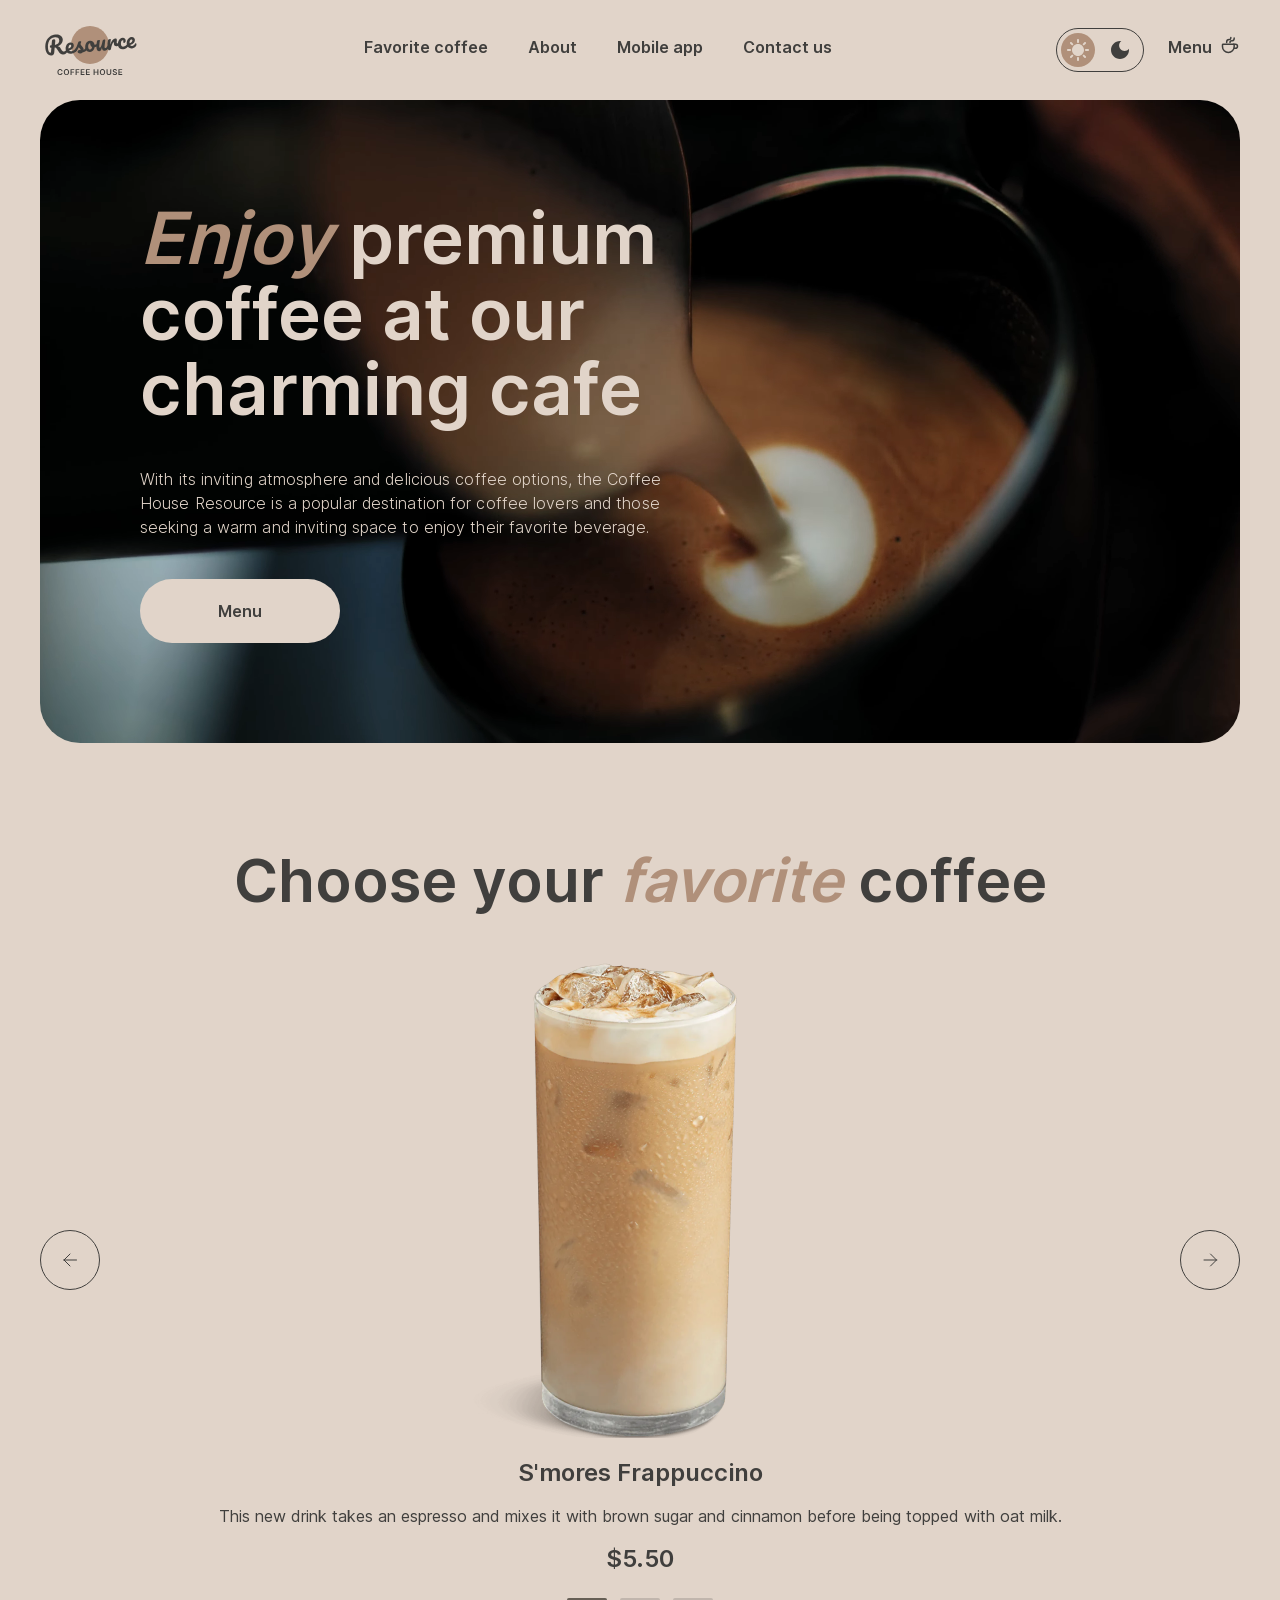
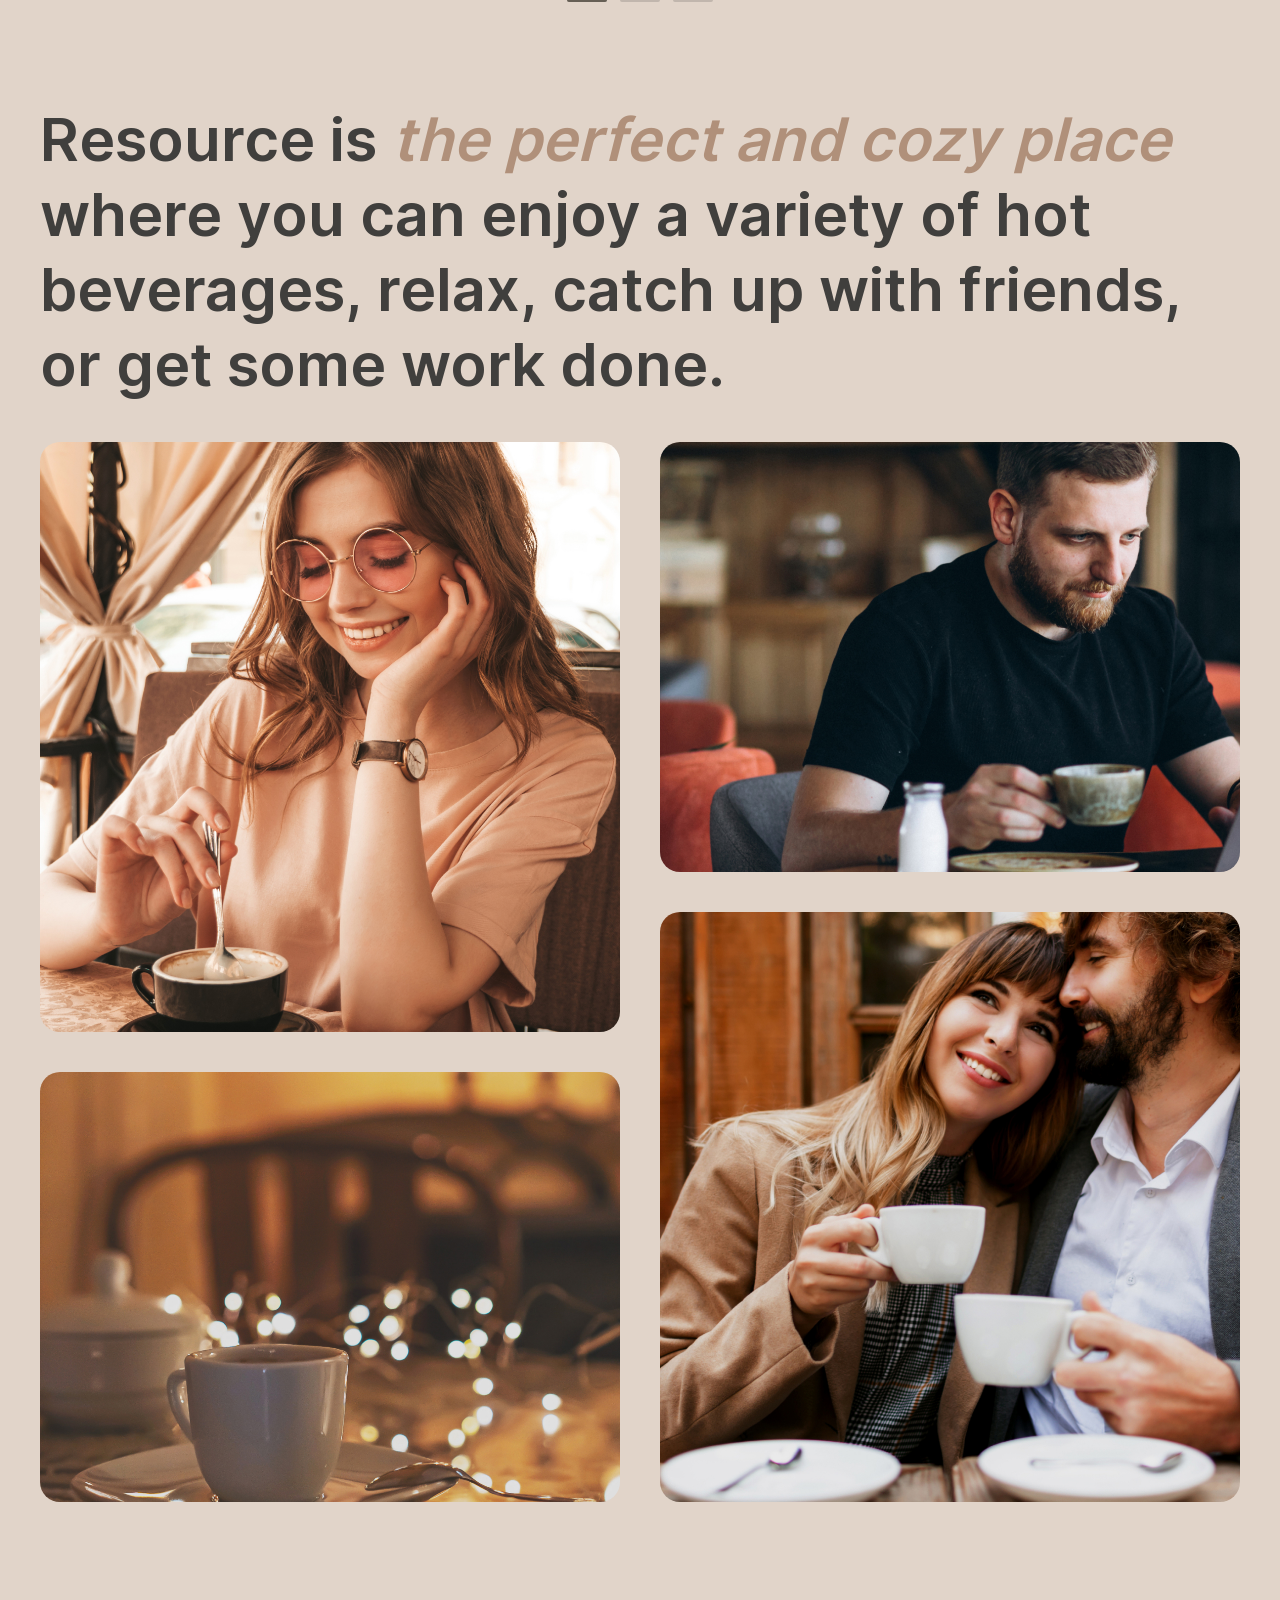
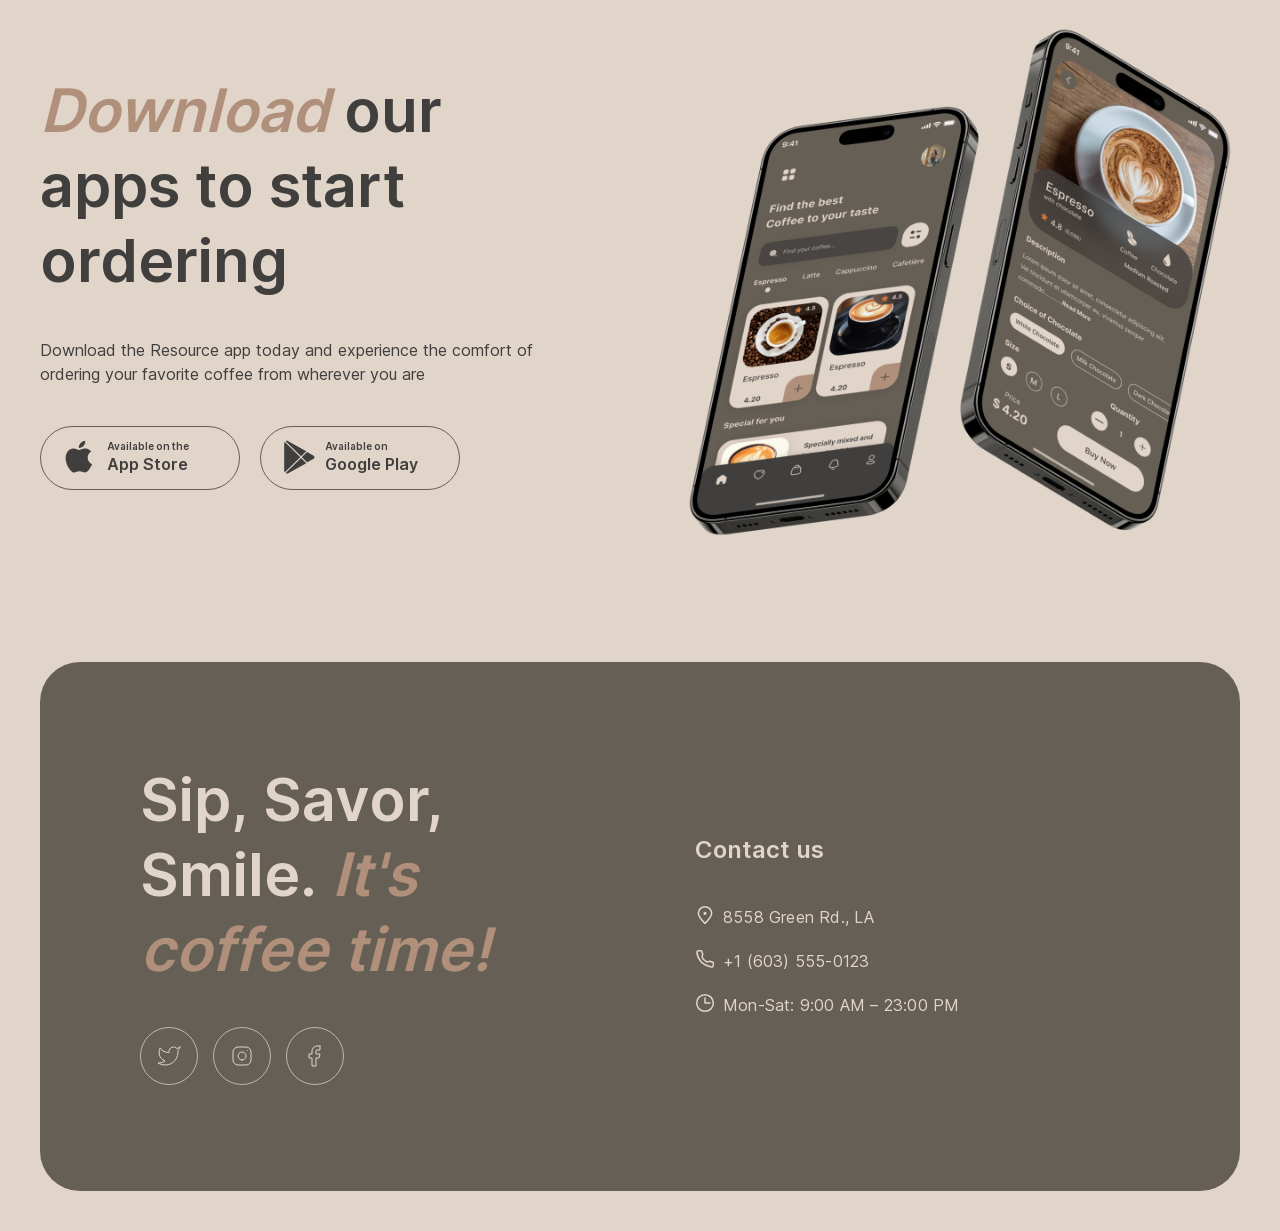
==== commit 2ccf9f95: "fix: make icons follow the active theme in hero button and footer" ====
--- a/index.html
+++ b/index.html
@@ -93,10 +93,7 @@
               </p>
               <div class="enjoy__block--button">
                 <a href="./menu.html" class="enjoy__block--link">Menu</a>
-                <img
-                  src="./images/svg/coffee-cup.svg"
-                  class="enjoy-block__icon"
-                  alt="open menu">
+                <span class="enjoy-block__icon"></span>
               </div>
             </div>
           </div>
--- a/styles/main.css
+++ b/styles/main.css
@@ -6,7 +6,6 @@
 
 .enjoy__wrapper {
   padding: var(--main-padding);
-  /* background: url(../images/jpeg/coffee_main.jpeg) center no-repeat; */
   border-radius: 4rem;
   background-size: cover;
   margin-bottom: var(--section-margin);
@@ -50,6 +49,9 @@
 
 .enjoy-block__icon {
   display: block;
+  height: 2rem;
+  background-color: var(--color-text);
+  mask: url(../images/svg/coffee-cup.svg) center / contain no-repeat;
   width: 0;
   margin-bottom: 2px;
   transform: scaleX(0);
@@ -182,7 +184,6 @@
 }
 
 .favorites__carousel {
-  /* display: flex; */
   width: 100%;
   overflow: hidden;
 }
@@ -275,10 +276,6 @@
   text-align: center;
 }
 
-/* .controls__span:hover {
-  background-color: var(--color-border-strong);
-} */
-
 .controls__span:last-child {
   margin-right: 0;
 }
@@ -463,7 +460,6 @@
   width: 20rem;
   height: 6.4rem;
   cursor: pointer;
-  /* transition: all 0.3s ease-in-out; */
 }
 
 .button__mobile--android::before {
@@ -496,6 +492,8 @@
 }
 
 .buttons--title {
+  font-size: var(--main-font-size);
+  line-height: 140%;
   font-weight: var(--bold-weight);
 }
 
--- a/styles/components/header.css
+++ b/styles/components/header.css
@@ -286,7 +286,6 @@
     width: 16px;
     height: 1.5px;
     background-color: var(--color-text);
-    /* top: calc(50% - 1px); */
     transition: all 0.3s ease-out;
   }
 
@@ -305,23 +304,3 @@
     align-self: center;
   }
 }
-
-/* .burger__move {
-    position: fixed;
-    top: 3.6rem;
-    right: 2.5rem;
-  }
-
-  .burger-menu__line {
-    display: none;
-  }
-
-  
-
-
-}
-
-/* Mobile version of header  */
-
-/* @media (max-width: 425.98px) {
-} */
--- a/styles/components/footer.css
+++ b/styles/components/footer.css
@@ -20,6 +20,7 @@
 }
 
 .footer__links--items {
+  position: relative;
   display: inline-block;
   width: 5.8rem;
   height: 5.8rem;
@@ -29,16 +30,26 @@
   transition: all 400ms ease-in-out;
 }
 
-.footer__links--item1 {
-  background: url(../../images/svg/twitter.svg) center no-repeat;
-}
-
-.footer__links--item2 {
-  background: url(../../images/svg/instagram.svg) center no-repeat;
-}
-
-.footer__links--item3 {
-  background: url(../../images/svg/facebook.svg) center no-repeat;
+.footer__links--items::before {
+  content: "";
+  position: absolute;
+  inset: 0;
+  background-color: var(--color-text-inverse);
+  mask-position: center;
+  mask-repeat: no-repeat;
+  transition: background-color 400ms ease-in-out;
+}
+
+.footer__links--item1::before {
+  mask-image: url(../../images/svg/twitter.svg);
+}
+
+.footer__links--item2::before {
+  mask-image: url(../../images/svg/instagram.svg);
+}
+
+.footer__links--item3::before {
+  mask-image: url(../../images/svg/facebook.svg);
 }
 
 .footer__wrapper--right {
@@ -92,12 +103,14 @@
 }
 
 .footer__contacts--line1::before {
-  background: url(../../images/svg/pin-alt.svg) center no-repeat;
+  background-color: var(--color-text-inverse);
+  mask: url(../../images/svg/pin-alt.svg) center no-repeat;
   vertical-align: top;
 }
 
 .footer__contacts--line2::before {
-  background: url(../../images/svg/phone.svg) center no-repeat;
+  background-color: var(--color-text-inverse);
+  mask: url(../../images/svg/phone.svg) center no-repeat;
   vertical-align: top;
 }
 
@@ -113,33 +126,26 @@
 }
 
 .footer__contacts--line3::before {
-  background: url(../../images/svg/clock.svg) center no-repeat;
+  background-color: var(--color-text-inverse);
+  mask: url(../../images/svg/clock.svg) center no-repeat;
   vertical-align: top;
   margin-bottom: 0;
 }
 
 /* Laptop version of footer  */
-/* 
-@media screen and (max-width: 1024.98px) {
-} */
 
 /* Footer hover effects START*/
 
 @media (hover: hover) {
-  .footer__links--item1:hover {
-    background: url(../../images/svg/twitter-dark.svg) center no-repeat;
-    background-color: var(--color-bg);
-  }
-
-  .footer__links--item2:hover {
-    background: url(../../images/svg/instagram-dark.svg) center no-repeat;
-    background-color: var(--color-bg);
-  }
-
-  .footer__links--item3:hover {
-    background: url(../../images/svg/facebook-dark.svg) center no-repeat;
-    background-color: var(--color-bg);
-  }
+  .footer__links--items:hover {
+    background-color: var(--color-text-inverse);
+    border-color: var(--color-text-inverse);
+  }
+
+  .footer__links--items:hover::before {
+    background-color: var(--color-surface);
+  }
+
   .footer__contacts--line1:hover:after {
     transform: scale(1);
   }
@@ -149,20 +155,15 @@
 }
 
 @media (hover: none) {
-  .footer__links--item1:active {
-    background: url(../../images/svg/twitter-dark.svg) center no-repeat;
-    background-color: var(--color-bg);
-  }
-
-  .footer__links--item2:active {
-    background: url(../../images/svg/instagram-dark.svg) center no-repeat;
-    background-color: var(--color-bg);
-  }
-
-  .footer__links--item3:active {
-    background: url(../../images/svg/facebook-dark.svg) center no-repeat;
-    background-color: var(--color-bg);
-  }
+  .footer__links--items:active {
+    background-color: var(--color-text-inverse);
+    border-color: var(--color-text-inverse);
+  }
+
+  .footer__links--items:active::before {
+    background-color: var(--color-surface);
+  }
+
   .footer__contacts--line1:active:after {
     transform: scale(1);
   }
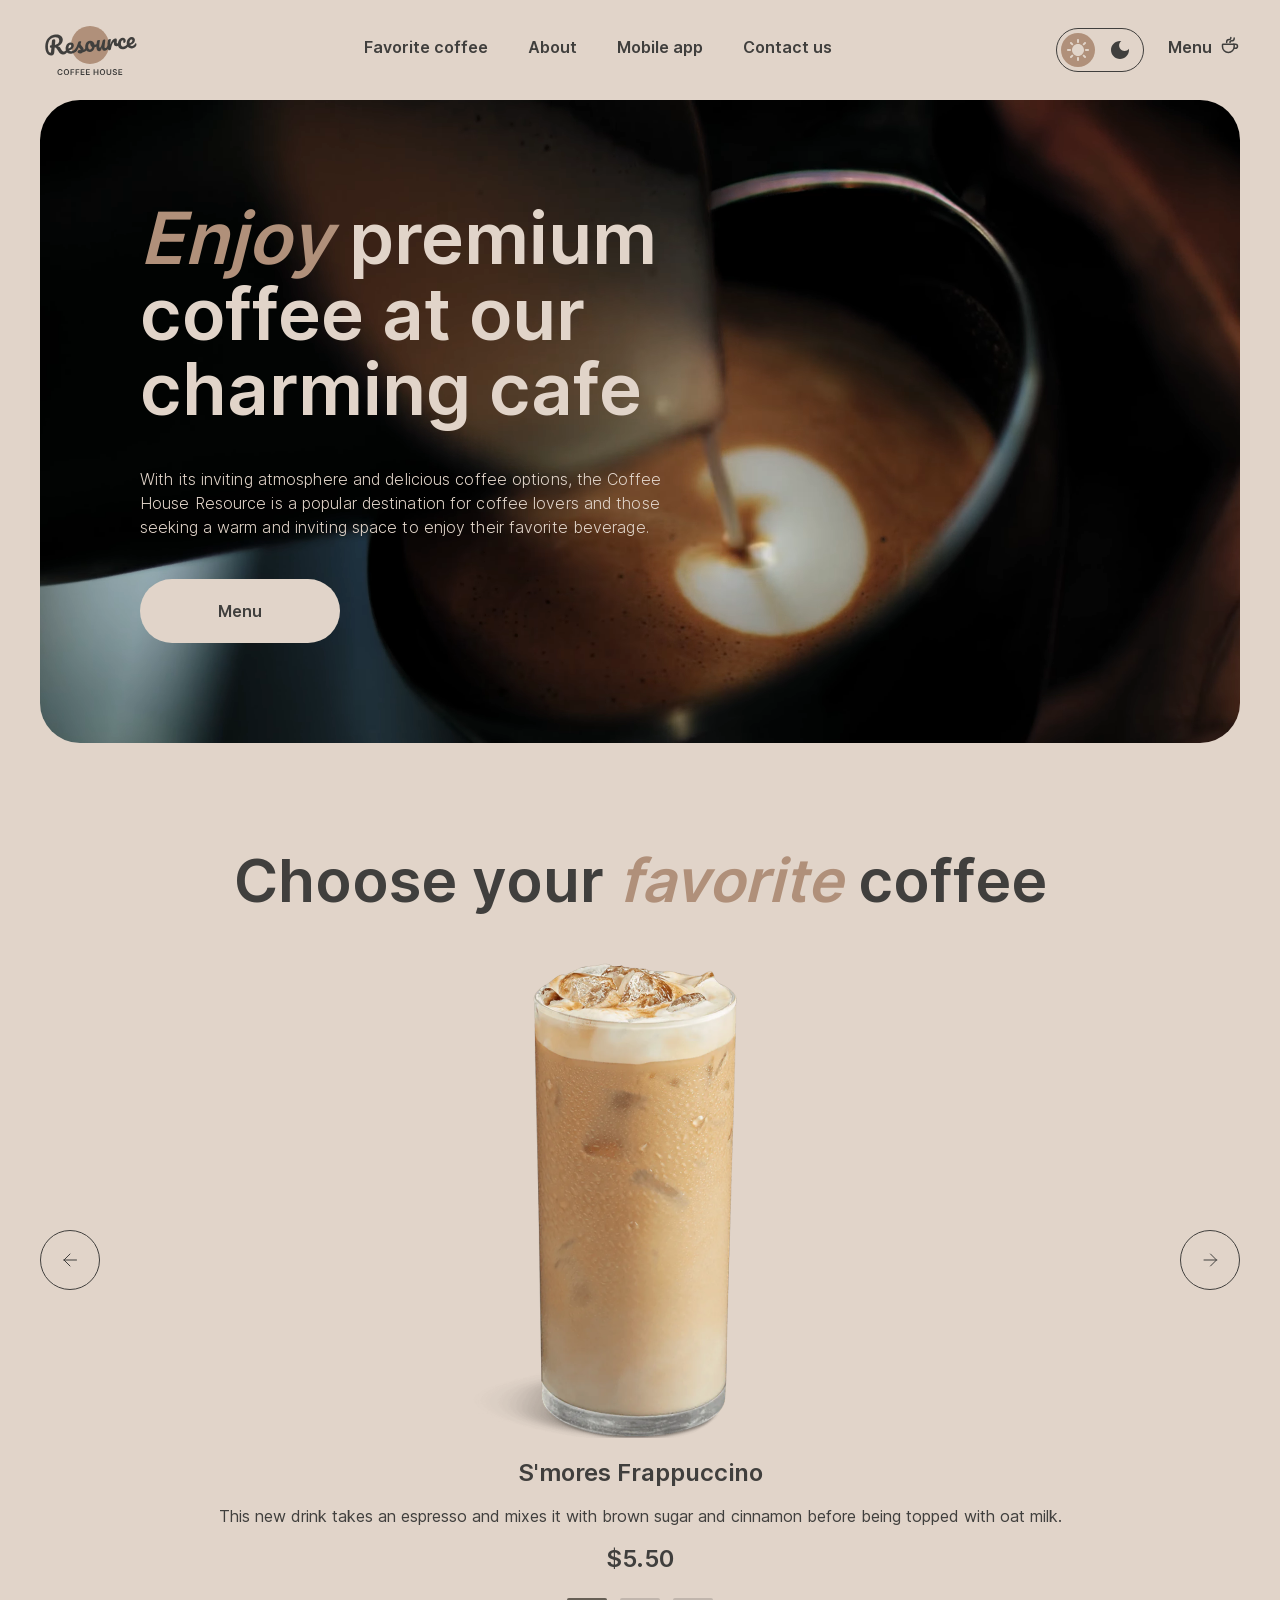
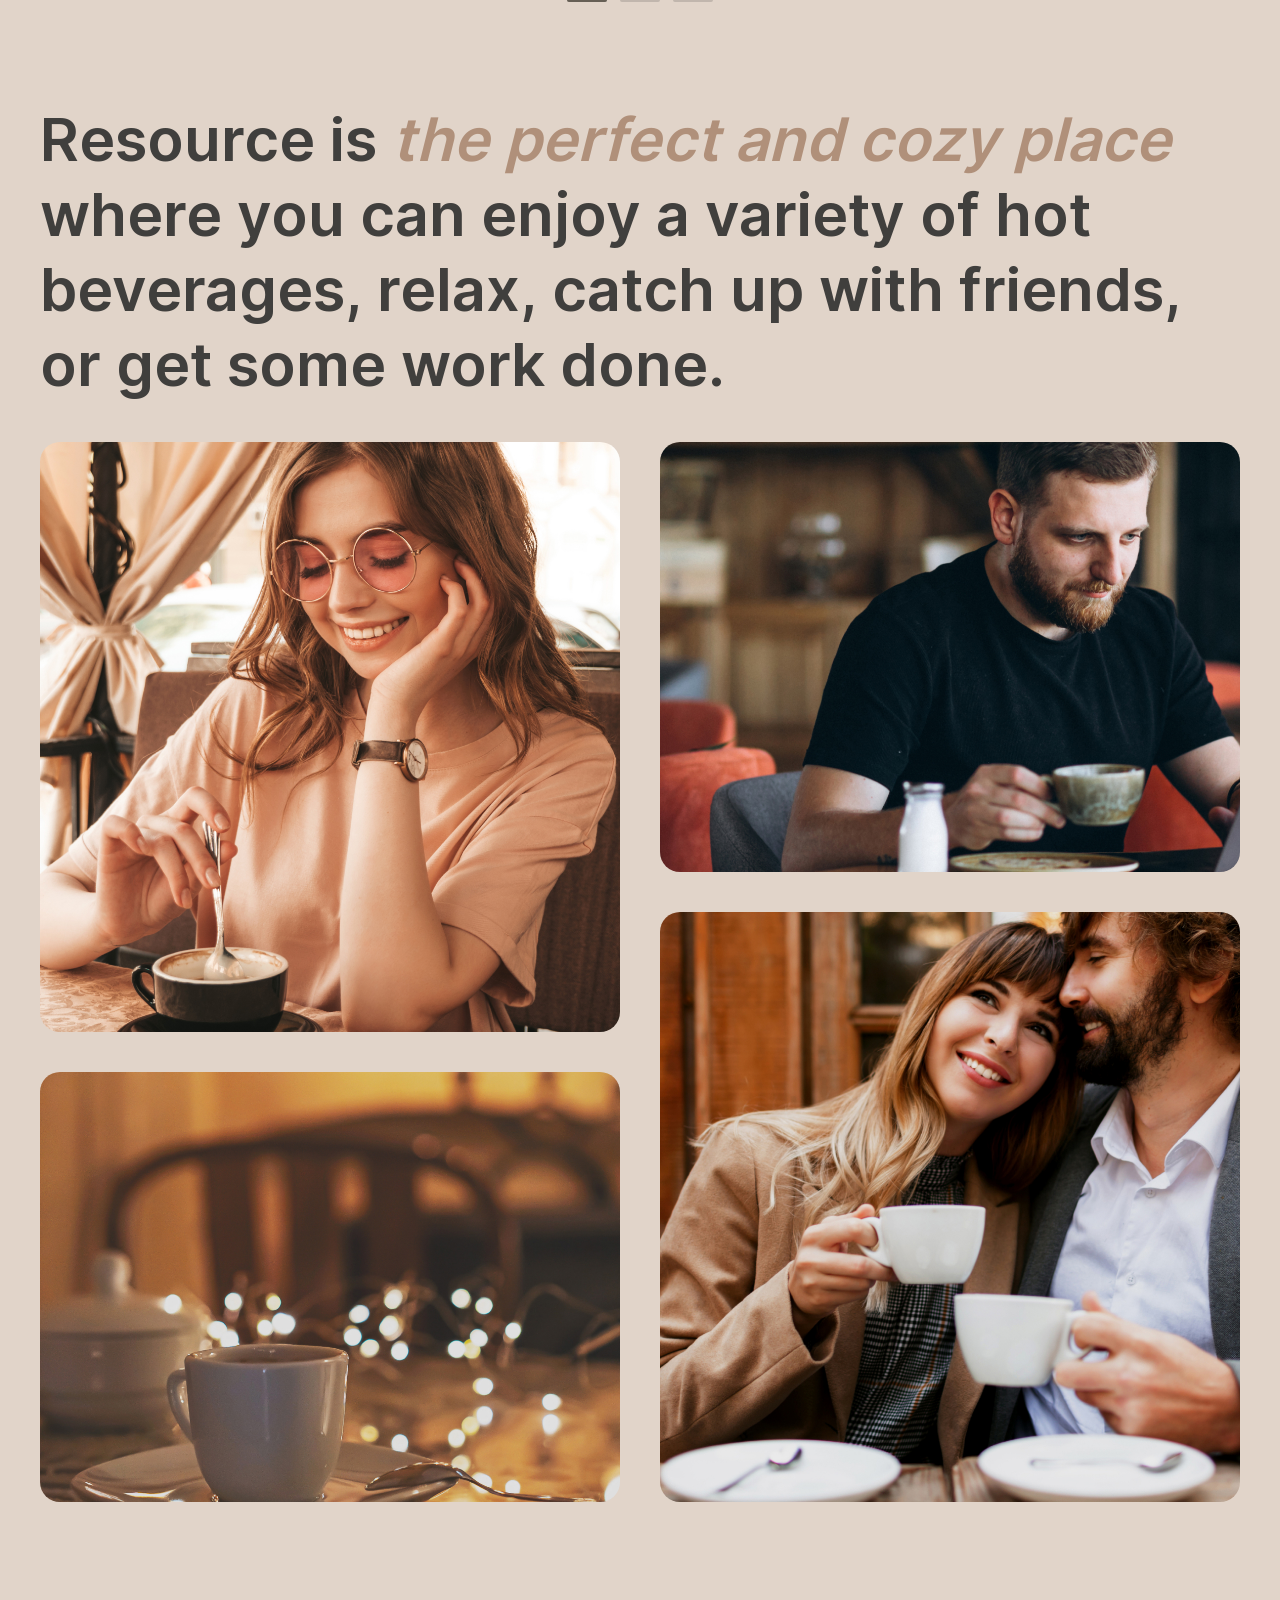
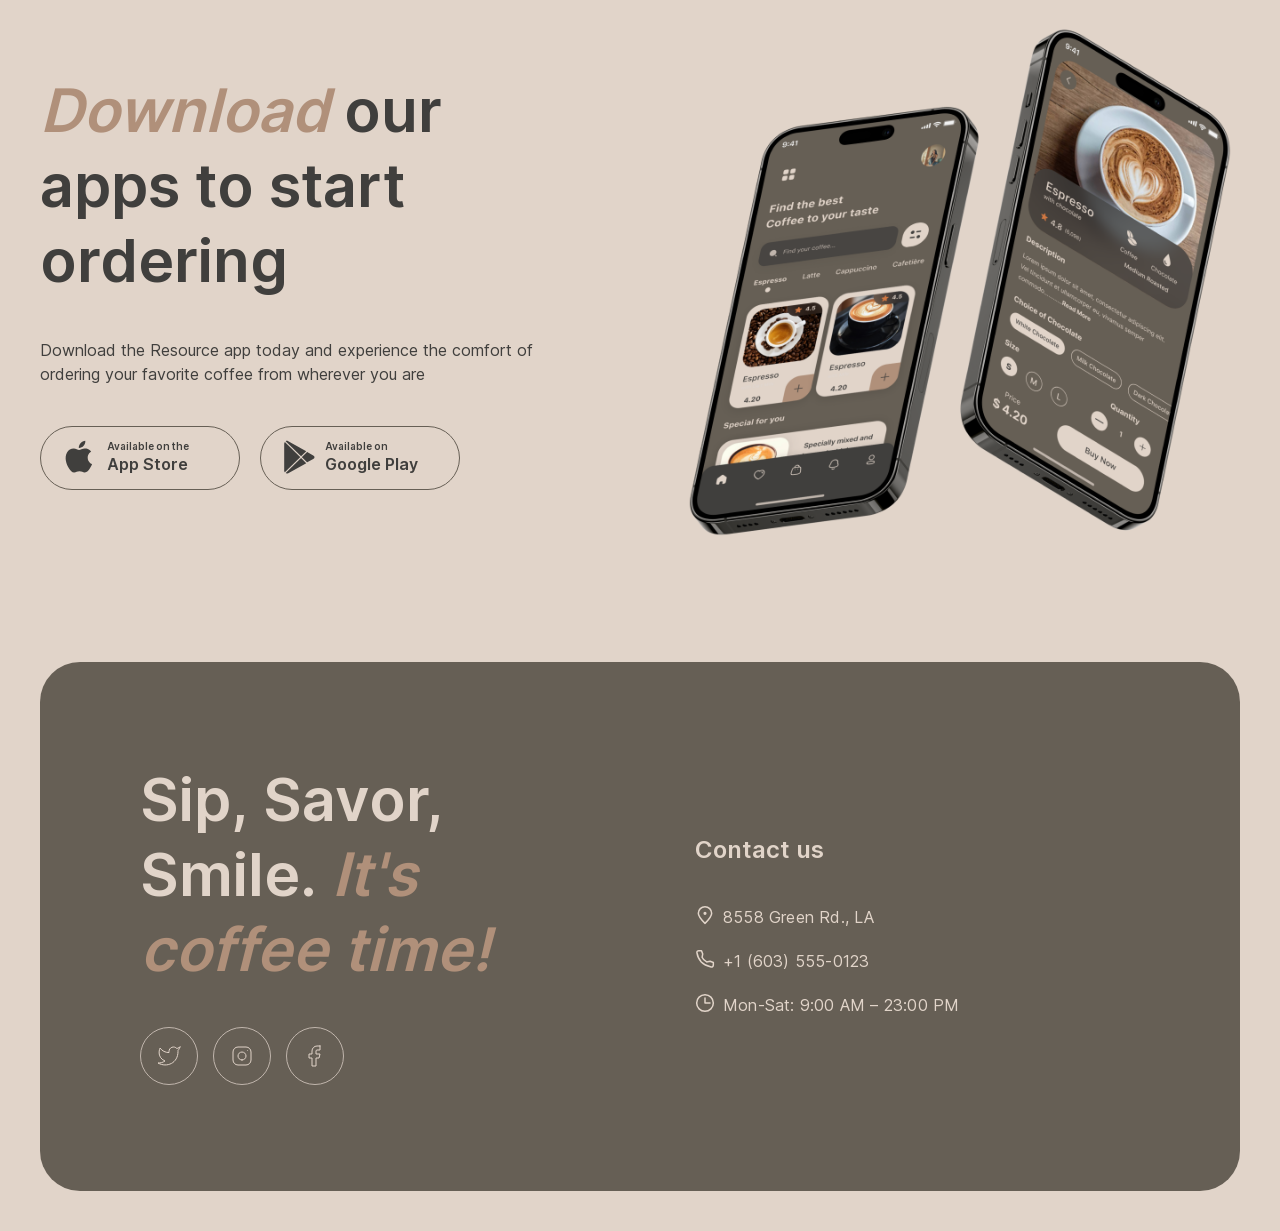
==== commit 9ec22c32: "refactor: convert scripts to ES modules" ====
--- a/index.html
+++ b/index.html
@@ -298,7 +298,6 @@
         </div>
       </div>
     </footer>
-    <script src="./scripts/theme.js"></script>
-    <script src="./scripts/burger.js"></script>
+    <script type="module" src="./scripts/pages/home.js"></script>
   </body>
 </html>
